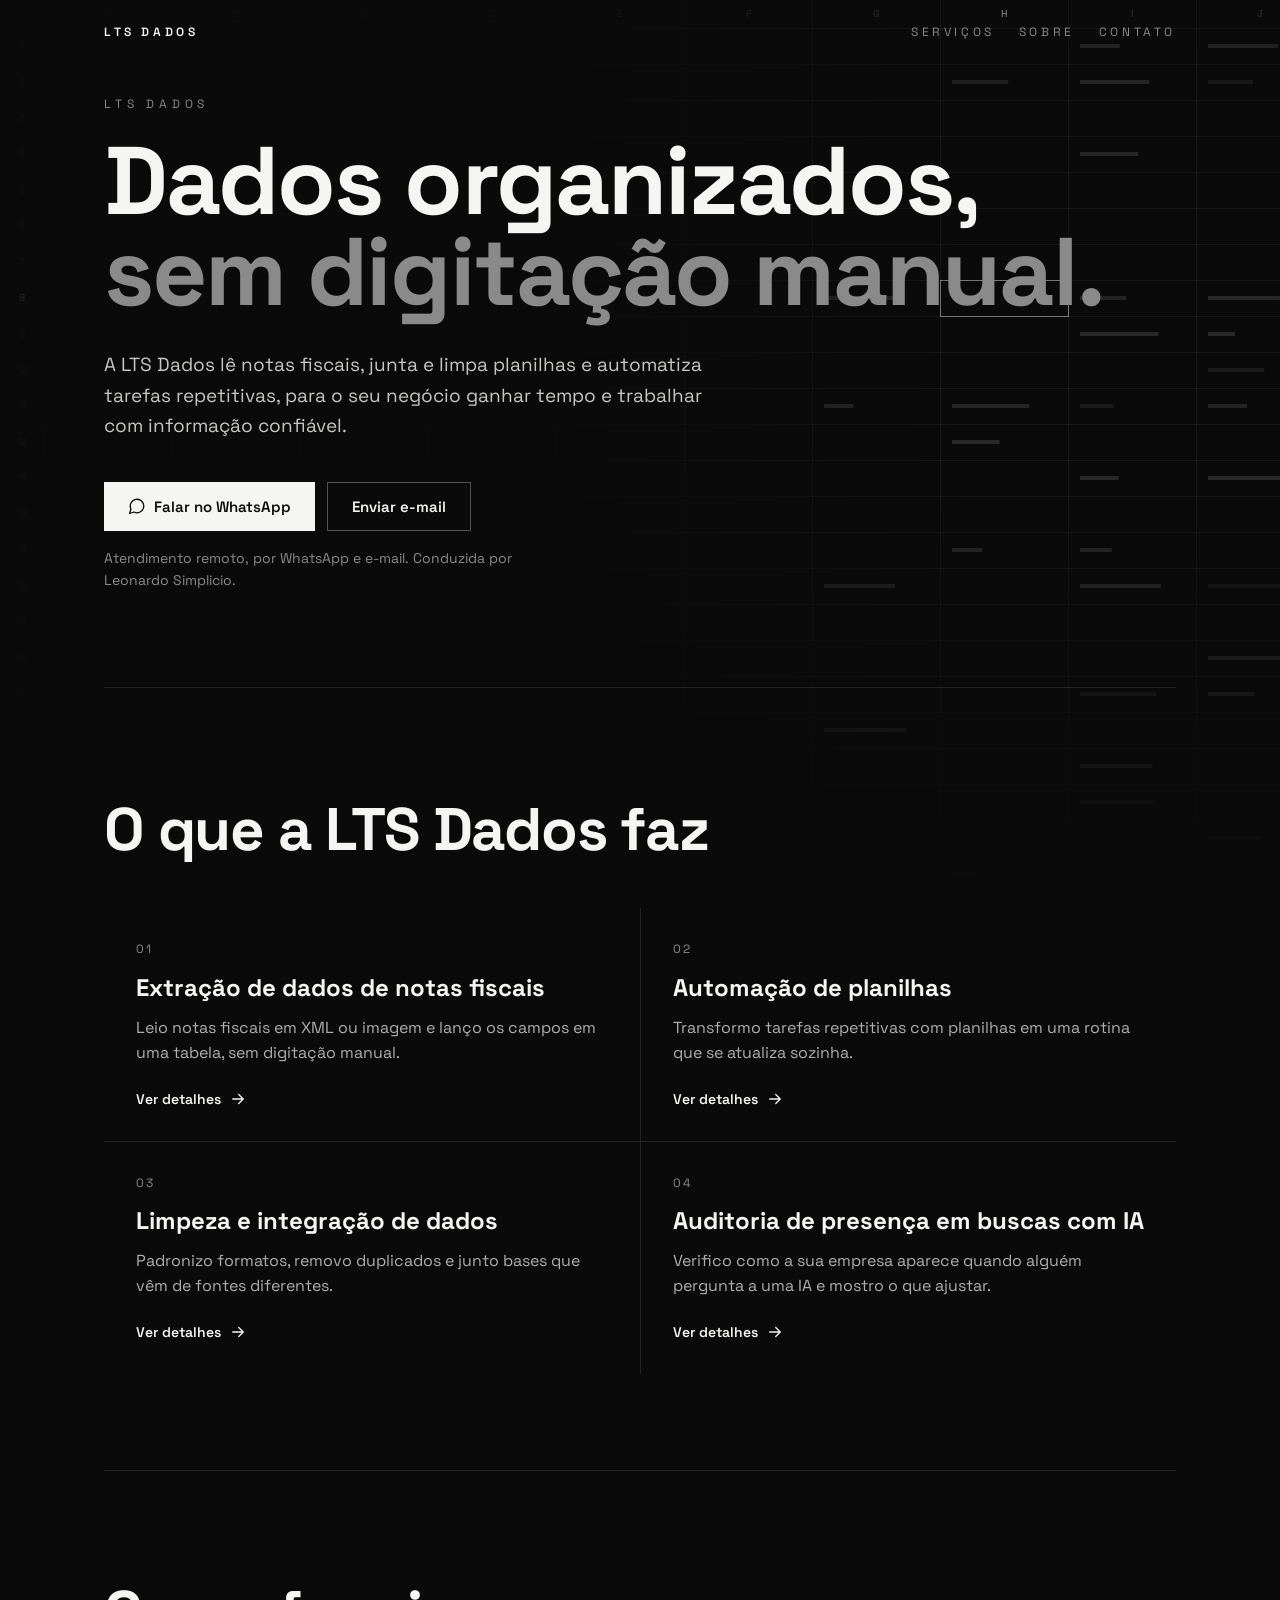
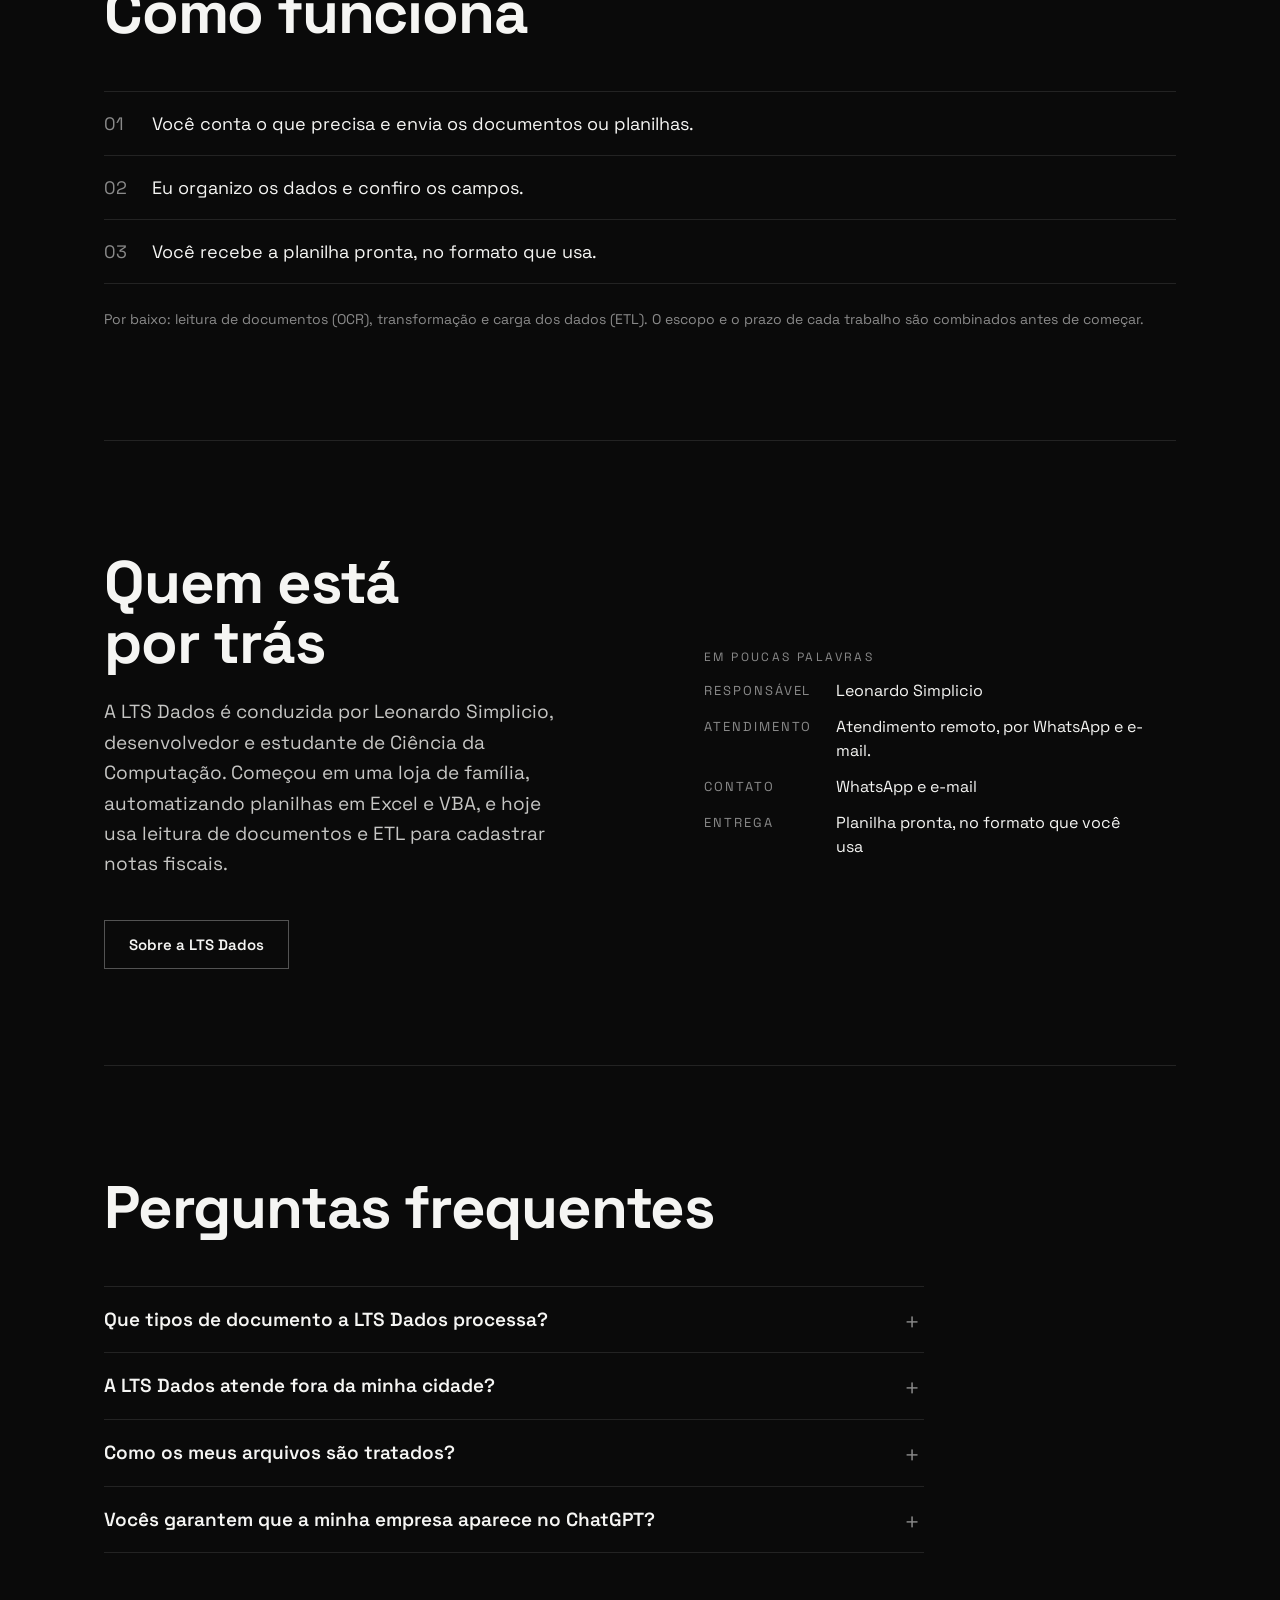
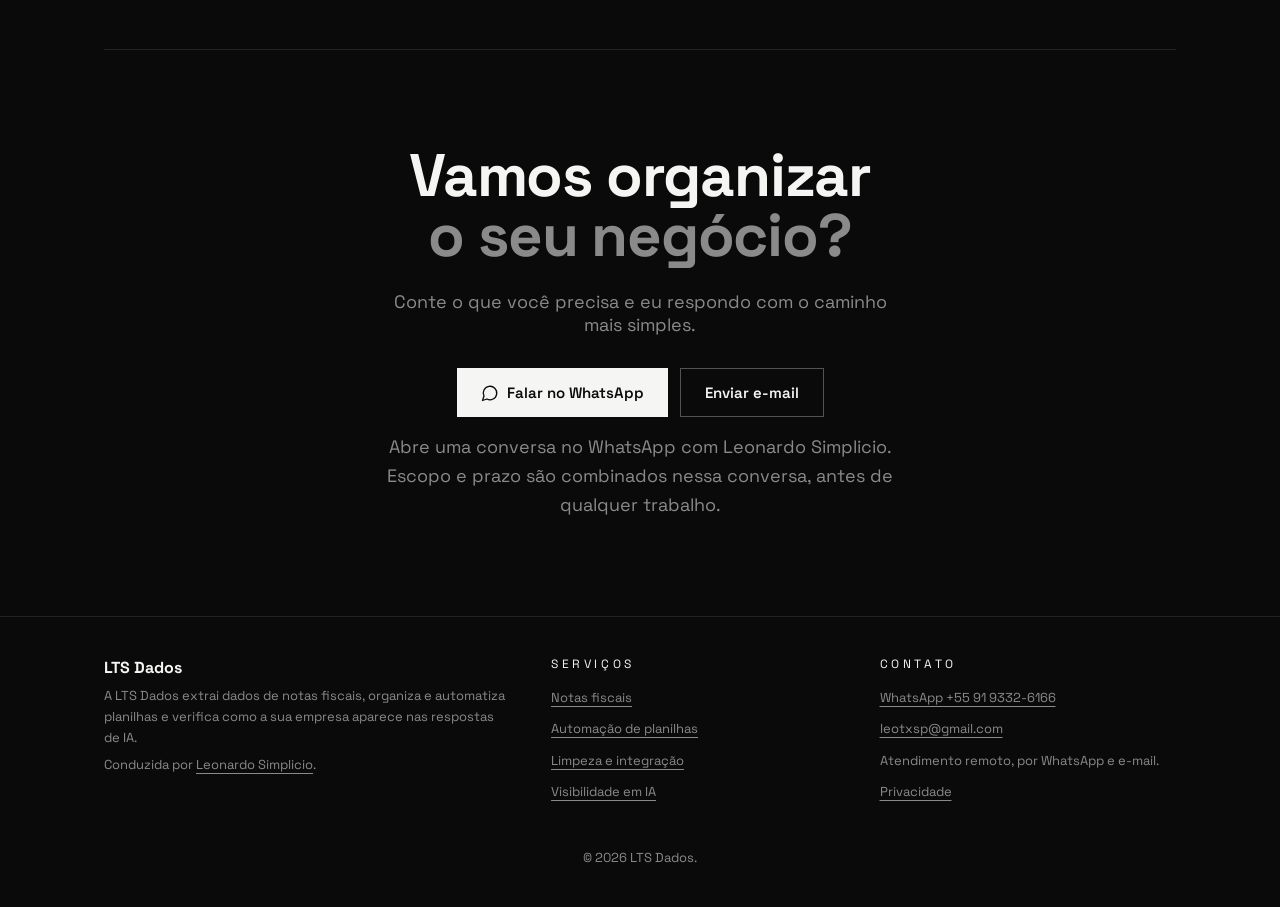
==== index.html @ 8e239698 "Deploy do site LTS Dados" ====
<!doctype html>
<html lang="pt-BR">
  <head>
    <meta charset="UTF-8" />
    <meta name="viewport" content="width=device-width, initial-scale=1.0" />
    <title>LTS Dados | Notas fiscais, planilhas e dados para empresas</title>
    <meta name="description" content="A LTS Dados lê notas fiscais, organiza e automatiza planilhas e verifica como a sua empresa aparece nas respostas de IA. Atendimento remoto." />
    <link rel="canonical" href="https://ltsdados.com.br/" />
    <meta name="theme-color" content="#0a0a0a" />
    <meta property="og:site_name" content="LTS Dados" />
    <meta property="og:locale" content="pt_BR" />
    <meta property="og:type" content="website" />
    <meta property="og:title" content="LTS Dados | Notas fiscais, planilhas e dados para empresas" />
    <meta property="og:description" content="A LTS Dados lê notas fiscais, organiza e automatiza planilhas e verifica como a sua empresa aparece nas respostas de IA. Atendimento remoto." />
    <meta property="og:url" content="https://ltsdados.com.br/" />
    <meta name="twitter:card" content="summary" />
    <link rel="icon" href="/favicon.svg" type="image/svg+xml" />
    <link rel="preload" href="/assets/fonts/space-grotesk-latin.woff2" as="font" type="font/woff2" crossorigin />
    <link rel="stylesheet" href="/assets/style.css" />
    <script type="application/ld+json">{"@context":"https://schema.org","@type":"Organization","@id":"https://ltsdados.com.br/#organization","name":"LTS Dados","url":"https://ltsdados.com.br/","logo":"https://ltsdados.com.br/logo.svg","description":"A LTS Dados extrai dados de notas fiscais, organiza e automatiza planilhas e verifica como a sua empresa aparece nas respostas de IA.","email":"leotxsp@gmail.com","telephone":"+559193326166","founder":{"@type":"Person","name":"Leonardo Simplicio","url":"https://leonardosimplicio.com/","sameAs":["https://www.linkedin.com/in/leonardosimplicio/","https://github.com/leotxsp"]}}</script>
    <script type="application/ld+json">{"@context":"https://schema.org","@type":"WebSite","@id":"https://ltsdados.com.br/#website","name":"LTS Dados","url":"https://ltsdados.com.br/","inLanguage":"pt-BR","publisher":{"@id":"https://ltsdados.com.br/#organization"}}</script>
  </head>
  <body class="home">
    <a class="skip" href="#conteudo">Pular para o conteúdo</a>
    <div class="wrap">
      <header class="top">
        <a class="brand" href="/">LTS Dados</a>
        <nav aria-label="Principal"><a href="/servicos/">Serviços</a><a href="/sobre-a-lts/">Sobre</a><a href="/contato/">Contato</a></nav>
      </header>
    </div>
    <main id="conteudo">
      <div class="wrap">
        

      <section class="hero">
        <p class="label">LTS Dados</p>
        <h1>Dados organizados,<br /><span class="muted">sem digitação manual.</span></h1>
        <p class="lead">A LTS Dados lê notas fiscais, junta e limpa planilhas e automatiza tarefas repetitivas, para o seu negócio ganhar tempo e trabalhar com informação confiável.</p>
        <div class="btns" id="hero-cta"><a class="btn btn-primary" href="https://wa.me/559193326166?text=Ol%C3%A1!%20Quero%20saber%20mais%20sobre%20os%20servi%C3%A7os%20da%20LTS%20Dados." target="_blank" rel="noopener noreferrer"><svg class="ico" viewBox="0 0 24 24" aria-hidden="true"><path d="M7.9 20A9 9 0 1 0 4 16.1L2 22Z"/></svg>Falar no WhatsApp</a><a class="btn btn-ghost" href="/contato/#email">Enviar e-mail</a></div>
        <p class="cta-note">Atendimento remoto, por WhatsApp e e-mail. Conduzida por Leonardo Simplicio.</p>
      </section>

      <section id="servicos">
        <h2>O que a LTS Dados faz</h2>
        <div class="grid two">
          <a class="card link" href="/servicos/extracao-de-dados-notas-fiscais/">
            <p class="n">01</p>
            <h3>Extração de dados de notas fiscais</h3>
            <p>Leio notas fiscais em XML ou imagem e lanço os campos em uma tabela, sem digitação manual.</p>
            <span class="more">Ver detalhes <svg class="ico" viewBox="0 0 24 24" aria-hidden="true"><path d="M5 12h14M13 6l6 6-6 6"/></svg></span>
          </a>
          <a class="card link" href="/servicos/automacao-de-planilhas/">
            <p class="n">02</p>
            <h3>Automação de planilhas</h3>
            <p>Transformo tarefas repetitivas com planilhas em uma rotina que se atualiza sozinha.</p>
            <span class="more">Ver detalhes <svg class="ico" viewBox="0 0 24 24" aria-hidden="true"><path d="M5 12h14M13 6l6 6-6 6"/></svg></span>
          </a>
          <a class="card link" href="/servicos/limpeza-e-integracao-de-dados/">
            <p class="n">03</p>
            <h3>Limpeza e integração de dados</h3>
            <p>Padronizo formatos, removo duplicados e junto bases que vêm de fontes diferentes.</p>
            <span class="more">Ver detalhes <svg class="ico" viewBox="0 0 24 24" aria-hidden="true"><path d="M5 12h14M13 6l6 6-6 6"/></svg></span>
          </a>
          <a class="card link" href="/servicos/visibilidade-em-ia/">
            <p class="n">04</p>
            <h3>Auditoria de presença em buscas com IA</h3>
            <p>Verifico como a sua empresa aparece quando alguém pergunta a uma IA e mostro o que ajustar.</p>
            <span class="more">Ver detalhes <svg class="ico" viewBox="0 0 24 24" aria-hidden="true"><path d="M5 12h14M13 6l6 6-6 6"/></svg></span>
          </a>
        </div>
      </section>

      <section id="como-funciona">
        <h2>Como funciona</h2>
        <ol class="steps"><li><span>01</span><span>Você conta o que precisa e envia os documentos ou planilhas.</span></li><li><span>02</span><span>Eu organizo os dados e confiro os campos.</span></li><li><span>03</span><span>Você recebe a planilha pronta, no formato que usa.</span></li></ol>
        <p class="disclaimer">Por baixo: leitura de documentos (OCR), transformação e carga dos dados (ETL). O escopo e o prazo de cada trabalho são combinados antes de começar.</p>
      </section>

      <section id="quem">
        <div class="split">
          <div>
            <h2 style="margin-bottom:24px">Quem está por trás</h2>
            <p class="lead" style="margin-top:0">A LTS Dados é conduzida por Leonardo Simplicio, desenvolvedor e estudante de Ciência da Computação. Começou em uma loja de família, automatizando planilhas em Excel e VBA, e hoje usa leitura de documentos e ETL para cadastrar notas fiscais.</p>
            <div class="btns"><a class="btn btn-ghost" href="/sobre-a-lts/">Sobre a LTS Dados</a></div>
          </div>
          <div class="card facts">
            <p class="n">EM POUCAS PALAVRAS</p>
            <dl>
              <dt>Responsável</dt><dd>Leonardo Simplicio</dd>
              <dt>Atendimento</dt><dd>Atendimento remoto, por WhatsApp e e-mail.</dd>
              <dt>Contato</dt><dd>WhatsApp e e-mail</dd>
              <dt>Entrega</dt><dd>Planilha pronta, no formato que você usa</dd>
            </dl>
          </div>
        </div>
      </section>

      <section id="duvidas">
        <h2>Perguntas frequentes</h2>
        <div class="faq"><details><summary>Que tipos de documento a LTS Dados processa?</summary><p>Notas fiscais em XML ou imagem, planilhas de vendas, estoque ou clientes e cadastros em lote. Se o seu caso for diferente, descreva no WhatsApp e eu digo se consigo ajudar.</p></details><details><summary>A LTS Dados atende fora da minha cidade?</summary><p>Atendimento remoto, por WhatsApp e e-mail. Como o trabalho é feito com arquivos, o contato e a entrega acontecem à distância.</p></details><details><summary>Como os meus arquivos são tratados?</summary><p>Os arquivos são usados só para executar o trabalho contratado, e você pode pedir a exclusão deles. Os detalhes estão na <a href="/privacidade/">política de privacidade</a>.</p></details><details><summary>Vocês garantem que a minha empresa aparece no ChatGPT?</summary><p>Não. Nenhum serviço consegue garantir posição ou recomendação nas respostas de IA. A <a href="/servicos/visibilidade-em-ia/">auditoria</a> mostra como a sua empresa aparece hoje e o que pode ser ajustado.</p></details></div>
      </section>

      <section id="fim" class="cta">
        <h2>Vamos organizar<br /><span class="muted">o seu negócio?</span></h2>
        <p>Conte o que você precisa e eu respondo com o caminho mais simples.</p>
        <div class="btns"><a class="btn btn-primary" href="https://wa.me/559193326166?text=Ol%C3%A1!%20Quero%20saber%20mais%20sobre%20os%20servi%C3%A7os%20da%20LTS%20Dados." target="_blank" rel="noopener noreferrer"><svg class="ico" viewBox="0 0 24 24" aria-hidden="true"><path d="M7.9 20A9 9 0 1 0 4 16.1L2 22Z"/></svg>Falar no WhatsApp</a><a class="btn btn-ghost" href="/contato/#email">Enviar e-mail</a></div>
        <p class="cta-note">Abre uma conversa no WhatsApp com Leonardo Simplicio. Escopo e prazo são combinados nessa conversa, antes de qualquer trabalho.</p>
      </section>
      </div>
    </main>
    <div class="dock" hidden><a class="btn btn-primary" href="https://wa.me/559193326166?text=Ol%C3%A1!%20Vim%20pelo%20site%20da%20LTS%20Dados%20e%20quero%20conversar%20sobre%20os%20servi%C3%A7os." target="_blank" rel="noopener noreferrer"><svg class="ico" viewBox="0 0 24 24" aria-hidden="true"><path d="M7.9 20A9 9 0 1 0 4 16.1L2 22Z"/></svg>Falar no WhatsApp</a></div>
    <footer>
      <div class="wrap foot-grid">
        <div>
          <p class="foot-brand">LTS Dados</p>
          <p>A LTS Dados extrai dados de notas fiscais, organiza e automatiza planilhas e verifica como a sua empresa aparece nas respostas de IA.</p>
          <p>Conduzida por <a href="https://leonardosimplicio.com/">Leonardo Simplicio</a>.</p>
        </div>
        <div>
          <p class="foot-h">Serviços</p>
          <ul>
            <li><a href="/servicos/extracao-de-dados-notas-fiscais/">Notas fiscais</a></li>
            <li><a href="/servicos/automacao-de-planilhas/">Automação de planilhas</a></li>
            <li><a href="/servicos/limpeza-e-integracao-de-dados/">Limpeza e integração</a></li>
            <li><a href="/servicos/visibilidade-em-ia/">Visibilidade em IA</a></li>
          </ul>
        </div>
        <div>
          <p class="foot-h">Contato</p>
          <ul>
            <li><a href="https://wa.me/559193326166?text=Ol%C3%A1!%20Vim%20pelo%20site%20da%20LTS%20Dados." target="_blank" rel="noopener noreferrer">WhatsApp +55 91 9332-6166</a></li>
            <li><a href="mailto:leotxsp@gmail.com">leotxsp@gmail.com</a></li>
            <li>Atendimento remoto, por WhatsApp e e-mail.</li>
            <li><a href="/privacidade/">Privacidade</a></li>
          </ul>
        </div>
      </div>
      <div class="wrap"><p class="legal">© 2026 LTS Dados.</p></div>
    </footer>
    <script src="/assets/js/sheet.js" defer></script>
    <script src="/assets/js/dock.js" defer></script>
  </body>
</html>
---- assets/style.css ----
@font-face {
  font-family: "Space Grotesk";
  font-style: normal; font-weight: 300 700; font-display: swap;
  src: url("/assets/fonts/space-grotesk-latin.woff2") format("woff2");
  unicode-range: U+0000-00FF, U+0131, U+0152-0153, U+02BB-02BC, U+02C6, U+02DA, U+02DC, U+2000-206F, U+20AC, U+2122, U+2191, U+2193, U+2212, U+2215, U+FEFF, U+FFFD;
}
@font-face {
  font-family: "Space Grotesk";
  font-style: normal; font-weight: 300 700; font-display: swap;
  src: url("/assets/fonts/space-grotesk-latin-ext.woff2") format("woff2");
  unicode-range: U+0100-02BA, U+02BD-02C5, U+02C7-02CC, U+02CE-02D7, U+02DD-02FF, U+0304, U+0308, U+0329, U+1D00-1DBF, U+1E00-1E9F, U+1EF2-1EFF, U+2020, U+20A0-20AB, U+20AD-20C0, U+2113, U+2C60-2C7F, U+A720-A7FF;
}
:root {
  --noir: #0a0a0a;
  --noir-2: #141414;
  --blanc: #f5f5f3;
  --muted: #8a8a8a;
  --line: rgba(255, 255, 255, 0.1);
  --cut: cubic-bezier(0.7, 0, 0.2, 1);
}
* { box-sizing: border-box; }
html, body { margin: 0; }
html { scroll-behavior: smooth; }
body {
  background: var(--noir);
  color: var(--blanc);
  font-family: "Space Grotesk", ui-sans-serif, system-ui, sans-serif;
  -webkit-font-smoothing: antialiased;
  overflow-x: hidden;
}
a { color: inherit; }
.wrap { max-width: 1120px; margin: 0 auto; padding: 0 24px; }
header.top {
  display: flex; justify-content: space-between; align-items: center; gap: 16px; flex-wrap: wrap;
  padding: 24px 0; font-size: 12px; letter-spacing: 0.3em; text-transform: uppercase;
}
header.top nav { display: flex; flex-wrap: wrap; gap: 24px; }
header.top nav a { text-decoration: none; color: var(--muted); }
.brand { font-weight: 600; text-decoration: none; }
.label { font-size: 12px; letter-spacing: 0.4em; text-transform: uppercase; color: var(--muted); margin: 0; }
h1 { font-size: clamp(44px, 9vw, 96px); line-height: 0.95; letter-spacing: -0.02em; margin: 24px 0 0; font-weight: 700; }
h2 { font-size: clamp(34px, 5vw, 60px); line-height: 1; letter-spacing: -0.02em; margin: 16px 0 48px; font-weight: 700; }
h3 { font-size: 24px; margin: 24px 0 12px; font-weight: 700; }
.muted { color: var(--muted); }
.lead { font-size: 19px; line-height: 1.6; color: rgba(245, 245, 243, 0.8); max-width: 640px; margin: 32px 0 0; }
.btns { display: flex; flex-wrap: wrap; gap: 12px; margin-top: 40px; }
.btn {
  display: inline-flex; align-items: center; gap: 8px; padding: 14px 24px;
  font-weight: 600; font-size: 15px; text-decoration: none;
}
.btn-primary { background: var(--blanc); color: var(--noir); }
.btn-ghost { border: 1px solid rgba(255, 255, 255, 0.3); }
section { border-top: 1px solid var(--line); padding: 96px 0; }
.hero { border-top: none; padding-top: 48px; }
.grid { display: grid; gap: 1px; background: var(--line); }
@media (min-width: 760px) {
  .grid.three { grid-template-columns: repeat(3, 1fr); }
  .grid.two { grid-template-columns: repeat(2, 1fr); }
}
.card { background: var(--noir); padding: 32px; }
.card .n { font-size: 12px; color: var(--muted); letter-spacing: 0.2em; margin: 0; }
.card p { margin: 0; line-height: 1.6; color: rgba(245, 245, 243, 0.7); }
.stat { background: var(--noir); padding: 32px; }
.stat .v { font-size: clamp(56px, 8vw, 96px); font-weight: 700; letter-spacing: -0.03em; margin: 0; }
.stat p { margin: 12px 0 0; font-size: 18px; }
.small { font-size: 14px; color: var(--muted); margin-top: 16px; line-height: 1.6; }
.chat { border: 1px solid rgba(255, 255, 255, 0.15); background: var(--noir-2); max-width: 560px; margin: 0 auto; }
.chat .head { border-bottom: 1px solid var(--line); padding: 12px 20px; font-size: 12px; letter-spacing: 0.2em; text-transform: uppercase; color: var(--muted); }
.chat .body { padding: 24px; }
.chat .q { font-size: 22px; font-weight: 600; margin: 0 0 20px; }
.chat ul { list-style: none; padding: 0; margin: 0; display: grid; gap: 8px; }
.chat li { display: flex; justify-content: space-between; align-items: center; padding: 12px 16px; background: rgba(255, 255, 255, 0.06); font-size: 15px; }
.chat li.miss { background: transparent; border: 1px dashed rgba(255, 255, 255, 0.3); color: var(--muted); }
.chat li.miss span { font-size: 12px; letter-spacing: 0.2em; text-transform: uppercase; }
.chat .foot { border-top: 1px solid var(--line); padding: 12px 20px; font-size: 13px; color: var(--muted); }
.split { display: grid; gap: 64px; align-items: center; }
@media (min-width: 900px) { .split { grid-template-columns: 1fr 1fr; } }
.steps { list-style: none; padding: 0; margin: 48px 0 0; border-top: 1px solid var(--line); }
.steps li { display: flex; gap: 20px; padding: 20px 0; border-bottom: 1px solid var(--line); font-size: 18px; }
.steps li span:first-child { color: var(--muted); min-width: 28px; }
.cta { text-align: center; }
.cta h2 { margin: 0 auto 24px; max-width: 820px; }
.cta p { color: var(--muted); font-size: 18px; margin: 0 auto; max-width: 560px; }
.cta .btns { justify-content: center; }
.disclaimer { font-size: 14px; color: var(--muted); margin-top: 24px; line-height: 1.6; }
footer { border-top: 1px solid var(--line); padding: 32px 0; text-align: center; font-size: 13px; line-height: 1.6; color: var(--muted); }
footer p { margin: 6px 0; }

::selection { background: var(--blanc); color: var(--noir); }
:focus-visible { outline: 1px solid currentColor; outline-offset: 4px; }

/* ---------- Motion: inversion, not fades ---------- */
/* Hover: a band of inverted color passes through the control, in from the left, out to the right. */
.btn, header.top nav a { position: relative; isolation: isolate; }
header.top nav a { margin: -4px -8px; padding: 4px 8px; }
.btn::after, header.top nav a::after {
  content: ""; position: absolute; inset: 0; background: #fff; mix-blend-mode: difference;
  pointer-events: none; transform: scaleX(0); transform-origin: right; transition: transform 280ms var(--cut);
}
.btn:hover::after, .btn:focus-visible::after,
header.top nav a:hover::after, header.top nav a:focus-visible::after { transform: scaleX(1); transform-origin: left; }

/* Chat demo (motion.js): the question types, names land with an inverted flash,
   a hairline searches the empty row and "não apareceu" is stamped. Loops while visible. */
.chat.live { width: 100%; }
.chat.live .q { min-height: 1.2em; line-height: 1.2; }
.chat.live .q.typing::after,
.chat.live .q.thinking::after {
  content: ""; display: inline-block; width: 0.45em; height: 1em; margin-left: 4px;
  vertical-align: -0.12em; background: currentColor;
}
.chat.live .q.thinking::after { animation: caret 0.9s steps(1) infinite; }
.chat.live li { position: relative; visibility: hidden; transition: background 600ms var(--cut), color 600ms var(--cut); }
.chat.live li.on { visibility: visible; }
.chat.live li.flash { background: var(--blanc); color: var(--noir); transition: none; }
.chat.live li.miss { overflow: hidden; }
.chat.live li.miss span { visibility: hidden; padding: 4px 8px; margin: -4px -8px; }
.chat.live li.miss.searching::after {
  content: ""; position: absolute; top: 0; bottom: 0; left: 0; width: 1px; background: var(--blanc);
  animation: search 1100ms var(--cut) both;
}
.chat.live li.miss.stamped span {
  visibility: visible; background: var(--blanc); color: var(--noir);
  animation: blink 0.36s steps(1) 2;
}
.chat.live.clearing li { visibility: hidden; }
@keyframes search { from { left: 0; } to { left: 100%; } }
@keyframes caret { 50% { opacity: 0; } }
@keyframes blink { 50% { opacity: 0; } }
@media (max-width: 520px) { .chat.live .q { min-height: 2.4em; } }

/* Hero background: a self-filling spreadsheet (sheet.js), full-bleed, faded under the copy. */
.hero { isolation: isolate; }
.hero > * { position: relative; z-index: 1; }
.hero > canvas.sheet {
  position: absolute; z-index: 0; top: 0; left: 50%; width: 100vw; height: 100%;
  transform: translateX(-50%); pointer-events: none;
  -webkit-mask-image: linear-gradient(to bottom, rgba(0, 0, 0, 0.8), #000 50%, transparent),
    linear-gradient(to right, rgba(0, 0, 0, 0.18), rgba(0, 0, 0, 0.18) 45%, #000 75%);
  -webkit-mask-composite: source-in;
  mask-image: linear-gradient(to bottom, rgba(0, 0, 0, 0.8), #000 50%, transparent),
    linear-gradient(to right, rgba(0, 0, 0, 0.18), rgba(0, 0, 0, 0.18) 45%, #000 75%);
  mask-composite: intersect;
}
@media (max-width: 900px) {
  .hero > canvas.sheet {
    -webkit-mask-image: linear-gradient(to bottom, rgba(0, 0, 0, 0.35), rgba(0, 0, 0, 0.35) 55%, transparent);
    mask-image: linear-gradient(to bottom, rgba(0, 0, 0, 0.35), rgba(0, 0, 0, 0.35) 55%, transparent);
  }
}

/* ---------- Causes -> fixes (landing): one row per cause, the diagram goes from broken to fixed ---------- */
.fix-rows { border-top: 1px solid var(--line); margin-top: 8px; }
.fix-row { display: grid; gap: 20px 40px; align-items: center; padding: 36px 0; border-bottom: 1px solid var(--line); }
@media (min-width: 900px) { .fix-row { grid-template-columns: 1fr 240px 1fr; } }
.fix-row h3 { margin: 0 0 10px; font-size: 22px; }
.fix-row .cause h3 { color: var(--muted); }
.fix-row p { margin: 0; line-height: 1.6; color: rgba(245, 245, 243, 0.7); }

.glyph {
  position: relative; display: grid; grid-template-columns: 64px 1fr; align-items: center; gap: 7px 12px;
  height: 72px; align-content: center;
  font-size: 11px; letter-spacing: 0.14em; text-transform: uppercase; color: var(--muted);
}
.glyph .f { position: relative; height: 16px; border: 1px solid rgba(255, 255, 255, 0.18); }
.glyph .f i, .glyph .l i {
  position: absolute; left: 5px; top: 5px; height: 4px; width: calc((100% - 10px) * var(--w));
  background: rgba(245, 245, 243, 0.75); transform-origin: left;
}
.glyph.g-conteudo { grid-template-columns: 1fr; gap: 10px; }
.glyph .l { position: relative; height: 4px; display: block; }
.glyph .l i { left: 0; top: 0; width: calc(100% * var(--w)); }
.glyph.g-dados::after {
  content: ""; position: absolute; top: 2px; bottom: 2px; width: 1px; background: var(--blanc);
  left: calc(64px + 12px + 5px + (100% - 64px - 12px - 10px) * 0.7);
}

/* Before (motion only): the cause, drawn. */
.motion .fix-row:not(.fixed) .glyph .f { border-style: dashed; }
.motion .fix-row:not(.fixed) .g-perfil i { transform: scaleX(0); }
.motion .fix-row:not(.fixed) .g-dados i { transform: scaleX(var(--j, 1)); }
.motion .fix-row:not(.fixed) .g-dados::after { opacity: 0; }
.motion .fix-row:not(.fixed) .g-conteudo b:first-child i { transform: scaleX(0.3); }
.motion .fix-row:not(.fixed) .g-conteudo b:not(:first-child) i { transform: scaleX(0); }
.motion .fix-row:not(.fixed) .g-perfil b:first-of-type::after,
.motion .fix-row:not(.fixed) .g-conteudo b:first-child::after {
  content: ""; position: absolute; top: 3px; left: 5px; width: 1px; height: 8px; background: var(--blanc);
  animation: caret 1s steps(1) infinite;
}
.motion .fix-row:not(.fixed) .g-conteudo b:first-child::after { top: -2px; left: calc(28% + 4px); }
/* After: the fix plays once. */
.motion .fix-row.fixed .g-perfil i { animation: type-in 700ms steps(7, end) both; }
.motion .fix-row.fixed .g-perfil b:nth-of-type(2) i { animation-delay: 450ms; }
.motion .fix-row.fixed .g-perfil b:nth-of-type(3) i { animation-delay: 900ms; }
.motion .fix-row.fixed .g-dados i { transition: transform 800ms var(--cut); }
.motion .fix-row.fixed .g-dados::after { animation: fade 300ms ease 800ms both; }
.motion .fix-row.fixed .g-conteudo i { animation: type-in 520ms steps(8, end) both; }
.motion .fix-row.fixed .g-conteudo b:nth-child(2) i { animation-delay: 520ms; }
.motion .fix-row.fixed .g-conteudo b:nth-child(3) i { animation-delay: 1040ms; }
.motion .fix-row.fixed .g-conteudo b:nth-child(4) i { animation-delay: 1560ms; }
.motion .fix-row .cause h3, .motion .fix-row .fix h3 { transition: color 400ms var(--cut); }
.motion .fix-row:not(.fixed) .fix h3 { color: var(--muted); }
@keyframes type-in { from { transform: scaleX(0); } }
@keyframes fade { from { opacity: 0; } }

/* CTA clarity */
.btn .ico { width: 18px; height: 18px; fill: none; stroke: currentColor; stroke-width: 1.75; stroke-linejoin: round; flex: none; }
.cta-note { font-size: 14px; line-height: 1.6; color: var(--muted); max-width: 520px; margin: 16px 0 0; }
.cta .cta-note { margin: 16px auto 0; }

/* Mobile dock: the action stays within thumb reach (motion.js shows it after the hero button leaves). */
.dock {
  position: fixed; left: 0; right: 0; bottom: 0; z-index: 20;
  padding: 10px 16px calc(10px + env(safe-area-inset-bottom));
  background: rgba(10, 10, 10, 0.94); border-top: 1px solid var(--line);
  transform: translateY(110%); transition: transform 320ms var(--cut);
}
.dock.on { transform: none; }
.dock .btn { width: 100%; justify-content: center; }
@media (min-width: 760px) { .dock { display: none !important; } }

/* Typography: no stragglers, balanced headings */
h1, h2, h3 { text-wrap: balance; }
p { text-wrap: pretty; }

@media (max-width: 600px) {
  .btns { flex-direction: column; }
  .btns .btn { justify-content: center; }
  .brand { display: inline-block; padding: 13px 0; }
  header.top nav { gap: 4px 16px; }
  header.top nav a { min-height: 44px; display: inline-flex; align-items: center; margin: 0 -8px; }
  body:has(.dock) footer { padding-bottom: 96px; }
}

/* ---------- Site institucional: componentes das páginas ---------- */
.skip { position: absolute; left: -9999px; top: 8px; z-index: 100; background: var(--blanc); color: var(--noir); padding: 10px 14px; font-weight: 600; }
.skip:focus { left: 8px; }
header.top nav a[aria-current="page"] { color: var(--blanc); }
.crumbs { font-size: 13px; color: var(--muted); padding: 8px 0 0; }
.crumbs a { color: var(--muted); }
.crumbs [aria-current] { color: var(--blanc); }
h2.h3 { font-size: 24px; margin: 12px 0; letter-spacing: -0.01em; line-height: 1.15; }
main section:first-of-type.hero { padding-top: 32px; }

/* Cards que são links (serviços) */
a.card.link { display: block; text-decoration: none; position: relative; isolation: isolate; transition: background 280ms var(--cut); }
a.card.link:hover, a.card.link:focus-visible { background: var(--noir-2); }
a.card.link h3 { margin-top: 12px; }
.card .more { display: inline-flex; align-items: center; gap: 8px; margin-top: 24px; font-size: 14px; font-weight: 600; }
.card .more .ico, .btn .ico { width: 18px; height: 18px; fill: none; stroke: currentColor; stroke-width: 1.75; stroke-linejoin: round; stroke-linecap: round; flex: none; }
.card h3 a { text-decoration: none; }
.card ul.plain { margin-top: 12px; }

/* Listas simples e texto corrido */
ul.plain { list-style: none; padding: 0; margin: 0; border-top: 1px solid var(--line); }
ul.plain li { padding: 16px 0 16px 24px; border-bottom: 1px solid var(--line); line-height: 1.6; color: rgba(245, 245, 243, 0.85); position: relative; }
ul.plain li::before { content: ""; position: absolute; left: 0; top: 26px; width: 8px; height: 8px; background: var(--blanc); }
.prose { max-width: 720px; }
.prose p { line-height: 1.7; font-size: 18px; color: rgba(245, 245, 243, 0.85); margin: 0 0 20px; }
section.prose h2 { font-size: 28px; margin: 40px 0 12px; line-height: 1.15; }
section.prose { padding-top: 32px; }
section.prose p { max-width: 720px; line-height: 1.7; color: rgba(245, 245, 243, 0.85); }
.lead a, .prose a, .disclaimer a, .faq a, .card p a, .cta-note a { text-underline-offset: 4px; }

/* Ficha curta */
.facts dl { margin: 12px 0 0; display: grid; grid-template-columns: max-content 1fr; gap: 12px 24px; }
.facts dt { color: var(--muted); font-size: 13px; letter-spacing: 0.15em; text-transform: uppercase; padding-top: 3px; }
.facts dd { margin: 0; line-height: 1.5; }

/* FAQ */
.faq { border-top: 1px solid var(--line); max-width: 820px; }
.faq details { border-bottom: 1px solid var(--line); }
.faq summary { cursor: pointer; padding: 20px 40px 20px 0; font-size: 19px; font-weight: 600; line-height: 1.35; list-style: none; position: relative; }
.faq summary::-webkit-details-marker { display: none; }
.faq summary::after { content: "+"; position: absolute; right: 4px; top: 18px; font-size: 26px; font-weight: 300; color: var(--muted); }
.faq details[open] summary::after { content: "–"; }
.faq details p { margin: 0 0 22px; line-height: 1.7; color: rgba(245, 245, 243, 0.8); max-width: 680px; }

/* Tabela de exemplo */
.tablewrap { overflow-x: auto; margin-top: 24px; border: 1px solid rgba(255, 255, 255, 0.15); }
table.demo { border-collapse: collapse; width: 100%; min-width: 560px; font-size: 15px; }
table.demo th, table.demo td { text-align: left; padding: 14px 18px; border-bottom: 1px solid var(--line); }
table.demo th { font-size: 12px; letter-spacing: 0.2em; text-transform: uppercase; color: var(--muted); font-weight: 500; background: var(--noir-2); }
table.demo tr:last-child td { border-bottom: none; }

/* Rodapé institucional */
.foot-grid { display: grid; gap: 32px; text-align: left; padding-bottom: 8px; }
@media (min-width: 760px) { .foot-grid { grid-template-columns: 1.4fr 1fr 1fr; } }
footer ul { list-style: none; padding: 0; margin: 0; }
footer li { margin: 0; }
footer li { display: block; }
footer li a { display: inline-block; padding: 6px 0; line-height: 1.5; }
footer li:not(:has(a)) { padding: 6px 0; line-height: 1.5; }
.foot-brand { font-weight: 700; color: var(--blanc); font-size: 16px; }
.foot-h { font-size: 12px; letter-spacing: 0.3em; text-transform: uppercase; color: var(--blanc); margin-bottom: 8px; }
footer .legal { text-align: center; margin-top: 32px; }
footer a { color: inherit; text-underline-offset: 4px; }

/* O CTA final convive com a tela inteira no desktop sem dock */
.cta .btns { margin-top: 32px; }

/* Stats: the sheet cursor selects each cell and the value lands with an inverted flash (motion.js). */
.stat { position: relative; }
.stat.sel::after { content: ""; position: absolute; inset: 0; box-shadow: inset 0 0 0 1px rgba(245, 245, 243, 0.55); pointer-events: none; }
.motion .stat.wait .v { visibility: hidden; }
.stat .v.flash { background: var(--blanc); color: var(--noir); box-shadow: 0 0 0 6px var(--blanc); }
.stat .small { font-size: 14px; }

/* CTA record: an ASCII field the AI "reads" into a clean business record (ascii.js). */
.record {
  margin: 48px auto 0; max-width: 560px; text-align: left;
  border: 1px solid rgba(255, 255, 255, 0.15); background: var(--noir-2);
}
.record figcaption {
  border-bottom: 1px solid var(--line); padding: 12px 20px; font-size: 12px;
  letter-spacing: 0.2em; text-transform: uppercase; color: var(--muted);
}
.record .ascii {
  margin: 0; padding: 22px 20px; overflow: hidden;
  font: 400 clamp(11.5px, 3.3vw, 15px) / 1.7 ui-monospace, "Cascadia Mono", Consolas, "Courier New", monospace;
  color: var(--blanc); white-space: pre;
}
.record .ascii b { font-weight: 600; background: var(--blanc); color: var(--noir); padding: 1px 4px; margin: 0 -4px; }
.record .foot { margin: 0; border-top: 1px solid var(--line); padding: 12px 20px; font-size: 13px; color: var(--muted); }
.record .ascii .n { color: rgba(245, 245, 243, 0.2); }
.record .ascii .f { color: rgba(245, 245, 243, 0.6); }
.record .ascii .k { color: var(--muted); }
.record .ascii .v { color: var(--blanc); }
.record .ascii .s { background: var(--blanc); color: var(--noir); font-weight: 600; }
.record .ascii .s.off { background: transparent; color: var(--blanc); }
.sr-only { position: absolute; width: 1px; height: 1px; overflow: hidden; clip: rect(0 0 0 0); white-space: nowrap; }

/* CTA heading highlight, for pages without the record. */
.cta h2 .muted { box-decoration-break: clone; -webkit-box-decoration-break: clone; }
.cta.found h2 .muted {
  background: linear-gradient(var(--blanc), var(--blanc)) no-repeat left / 100% 100%; color: var(--noir);
  animation: select 520ms var(--cut) both;
}
@keyframes select { from { background-size: 0% 100%; color: var(--muted); } 40% { color: var(--noir); } }

@media (prefers-reduced-motion: reduce) {
  html { scroll-behavior: auto; }
  .dock { transition: none; }
  .btn::after, header.top nav a::after { transition: none; }
}

/* Formulário de contato */
.form { display: grid; gap: 24px; max-width: 760px; margin-top: 32px; border: 1px solid rgba(255, 255, 255, 0.15); background: var(--noir-2); padding: 28px; }
.form .row2 { display: grid; gap: 24px; }
@media (min-width: 700px) { .form .row2 { grid-template-columns: 1fr 1fr; } }
.form label { display: block; }
.form label > span { display: block; margin-bottom: 8px; font-size: 12px; letter-spacing: 0.25em; text-transform: uppercase; color: var(--muted); }
.form input, .form textarea {
  width: 100%; background: transparent; color: var(--blanc); border: 1px solid rgba(255, 255, 255, 0.25);
  padding: 14px 16px; font: inherit; font-size: 16px; border-radius: 0;
}
.form input::placeholder, .form textarea::placeholder { color: rgba(255, 255, 255, 0.35); }
.form input:focus, .form textarea:focus { outline: none; border-color: var(--blanc); }
.form textarea { resize: vertical; min-height: 140px; }
.form .btn { justify-self: start; cursor: pointer; border: 0; font-family: inherit; }
.form .btn[disabled] { opacity: 0.5; cursor: progress; }
.form .cta-note { margin: 0; }
.hp { position: absolute; left: -9999px; width: 1px; height: 1px; opacity: 0; }
@media (max-width: 600px) { .form { padding: 20px; } .form .btn { justify-self: stretch; justify-content: center; } }
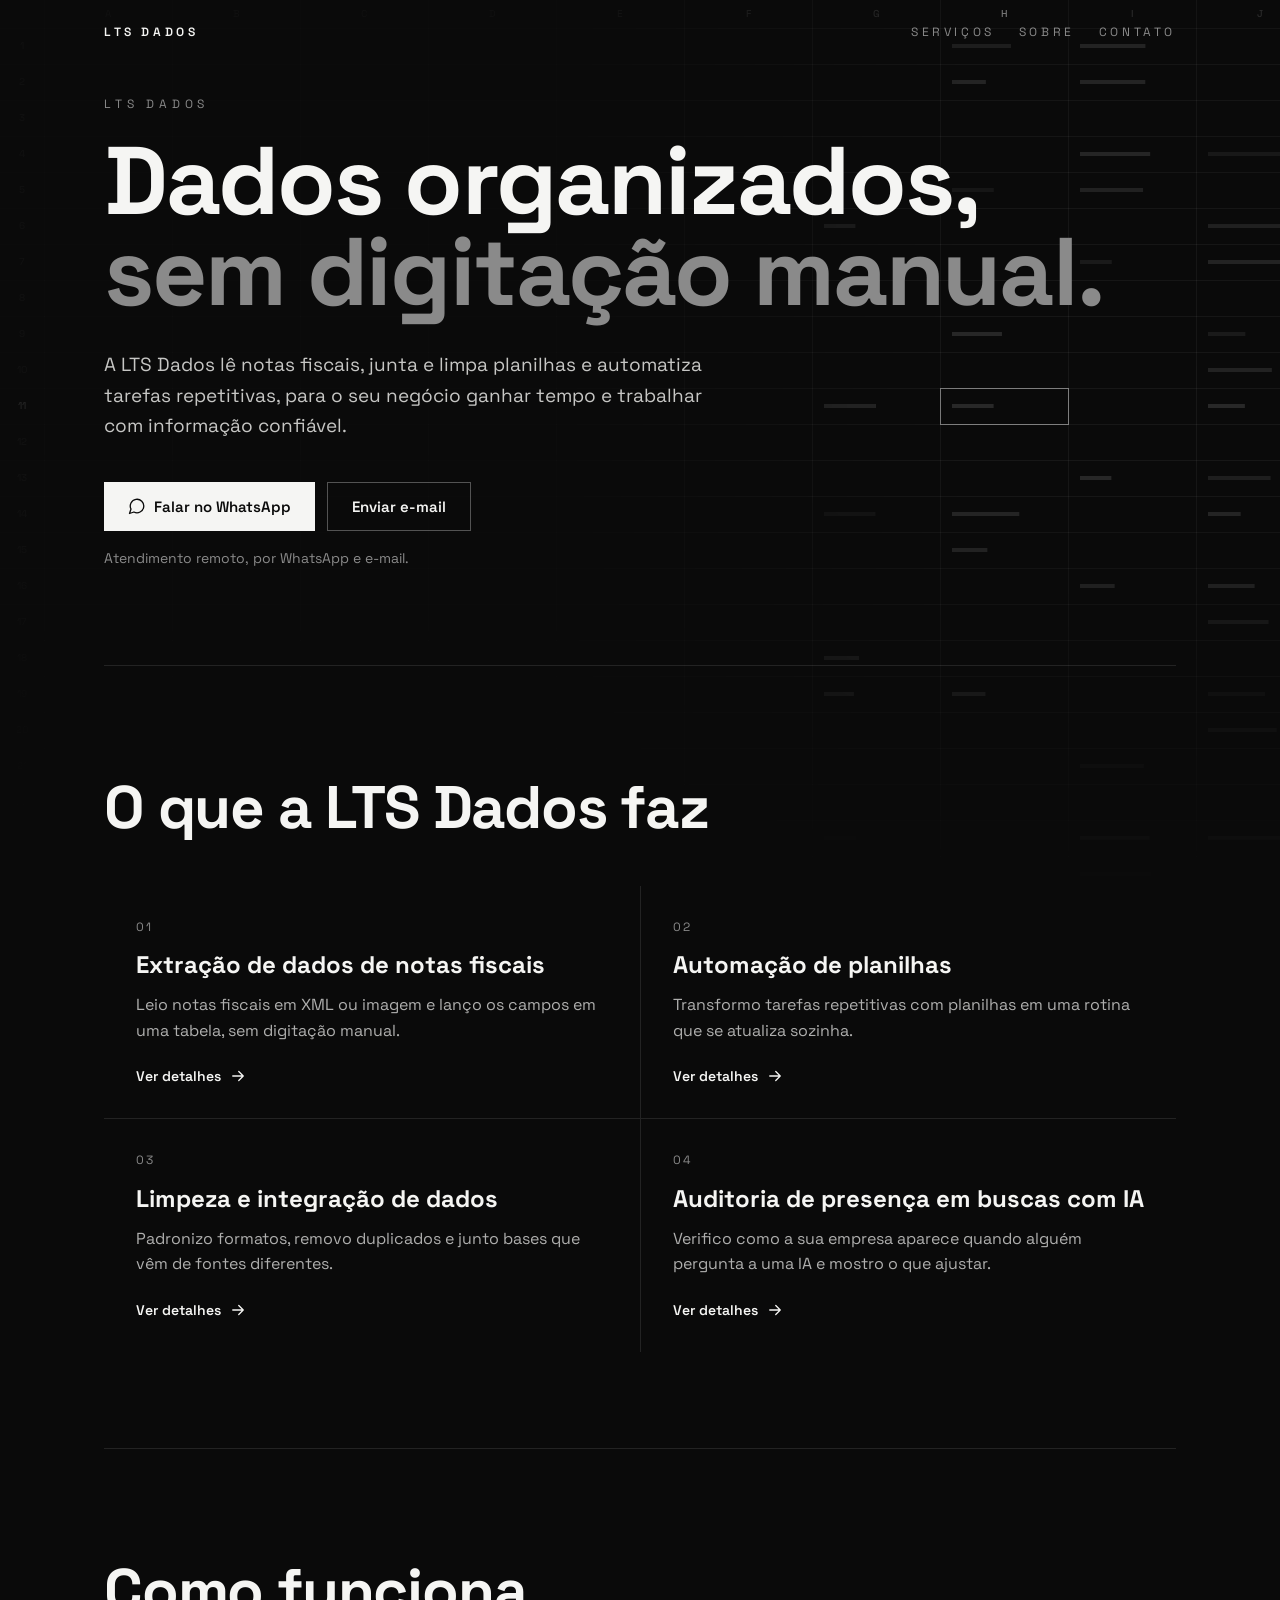
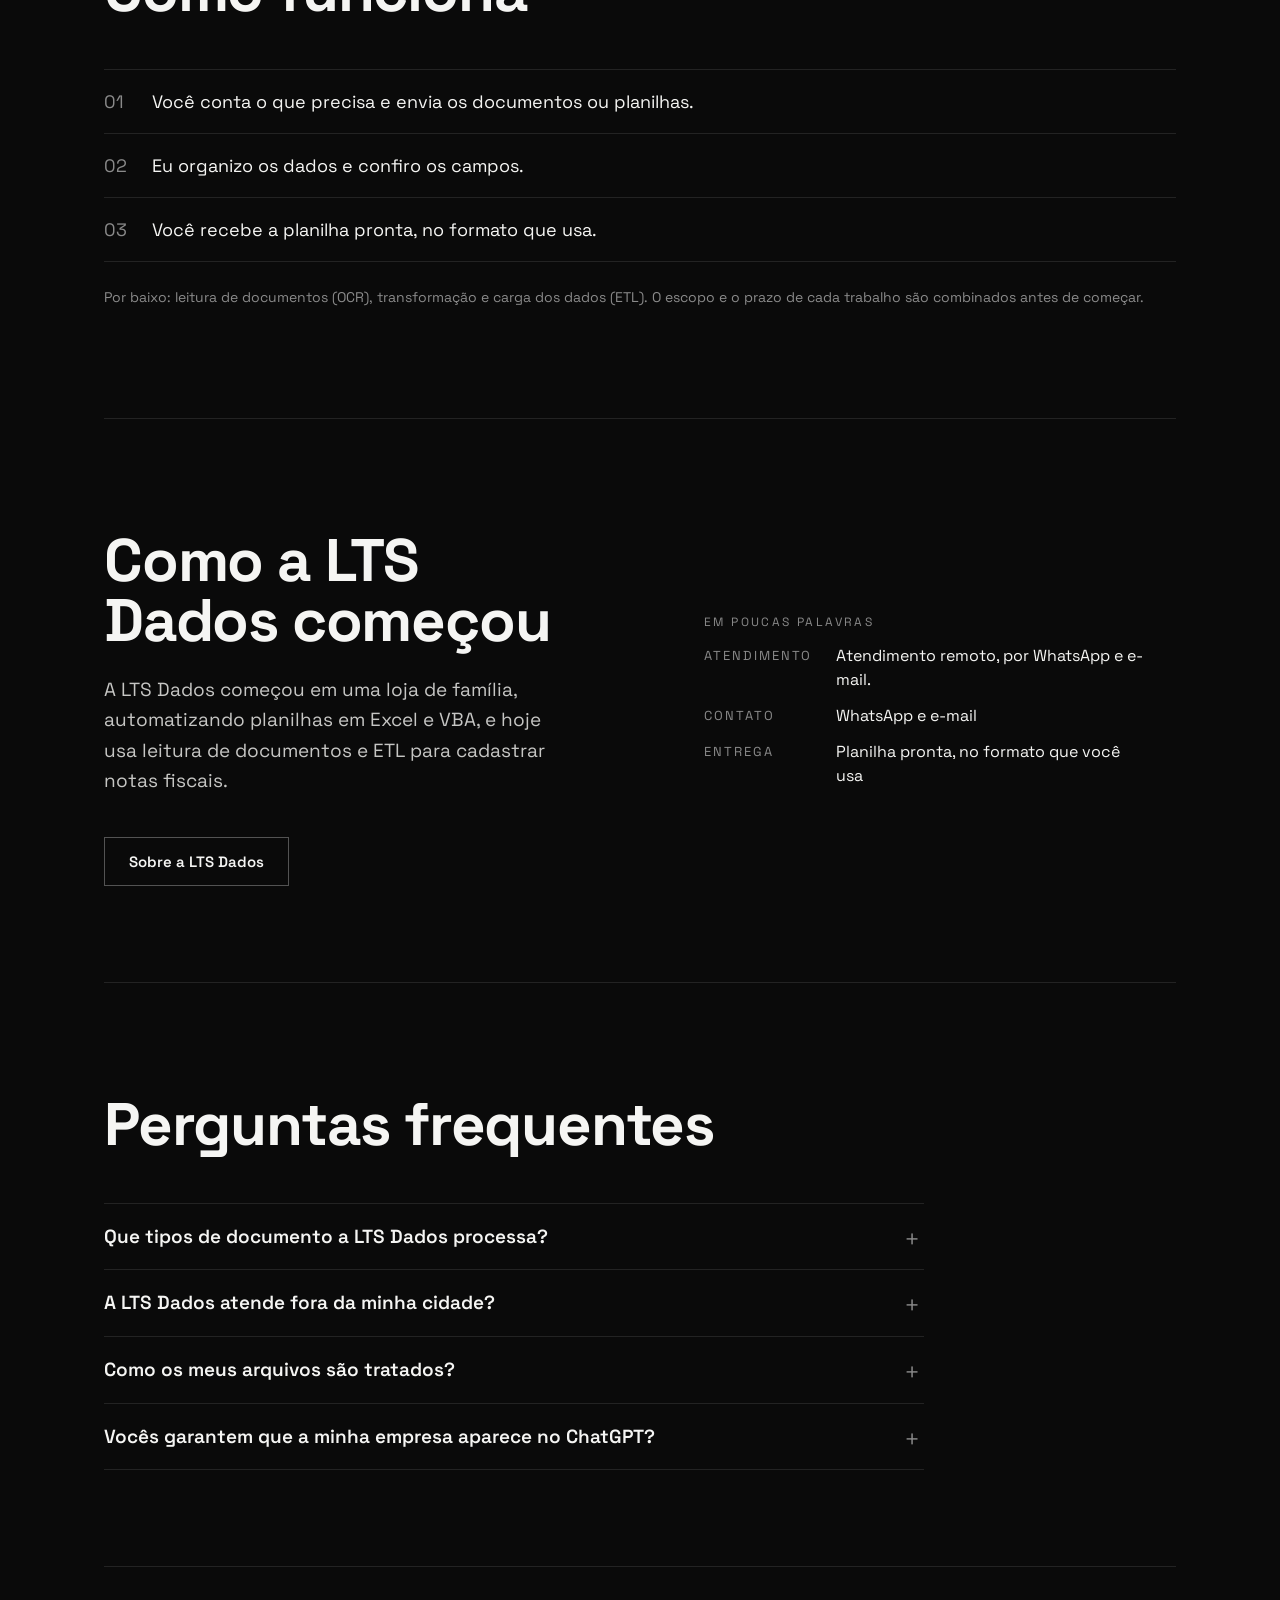
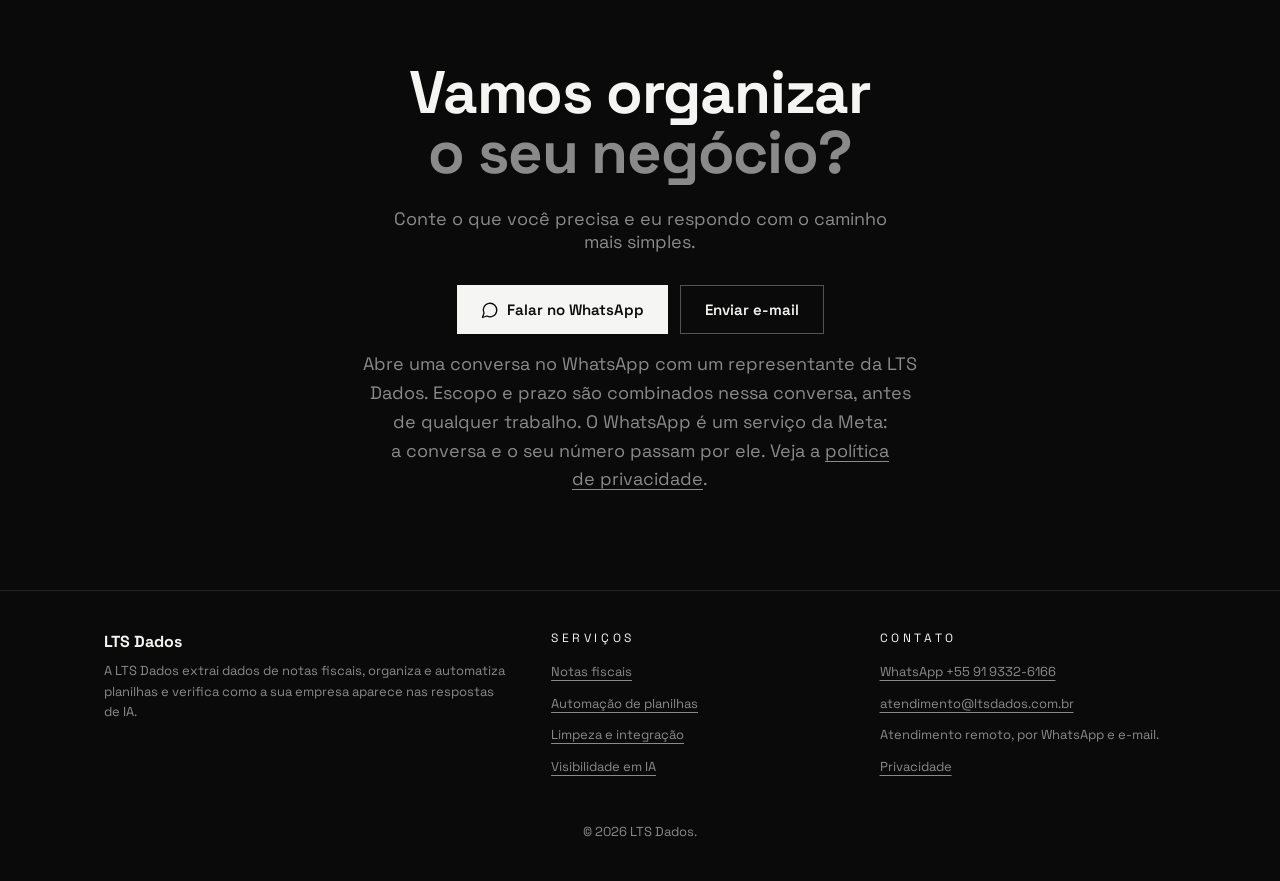
==== commit 77ac13f7: "Atualiza o site: novo e-mail, modelo de mensagem, avisos de LGPD e fundo de planilha" ====
--- a/index.html
+++ b/index.html
@@ -17,7 +17,7 @@
     <link rel="icon" href="/favicon.svg" type="image/svg+xml" />
     <link rel="preload" href="/assets/fonts/space-grotesk-latin.woff2" as="font" type="font/woff2" crossorigin />
     <link rel="stylesheet" href="/assets/style.css" />
-    <script type="application/ld+json">{"@context":"https://schema.org","@type":"Organization","@id":"https://ltsdados.com.br/#organization","name":"LTS Dados","url":"https://ltsdados.com.br/","logo":"https://ltsdados.com.br/logo.svg","description":"A LTS Dados extrai dados de notas fiscais, organiza e automatiza planilhas e verifica como a sua empresa aparece nas respostas de IA.","email":"leotxsp@gmail.com","telephone":"+559193326166","founder":{"@type":"Person","name":"Leonardo Simplicio","url":"https://leonardosimplicio.com/","sameAs":["https://www.linkedin.com/in/leonardosimplicio/","https://github.com/leotxsp"]}}</script>
+    <script type="application/ld+json">{"@context":"https://schema.org","@type":"Organization","@id":"https://ltsdados.com.br/#organization","name":"LTS Dados","url":"https://ltsdados.com.br/","logo":"https://ltsdados.com.br/logo.svg","description":"A LTS Dados extrai dados de notas fiscais, organiza e automatiza planilhas e verifica como a sua empresa aparece nas respostas de IA.","email":"atendimento@ltsdados.com.br","telephone":"+559193326166"}</script>
     <script type="application/ld+json">{"@context":"https://schema.org","@type":"WebSite","@id":"https://ltsdados.com.br/#website","name":"LTS Dados","url":"https://ltsdados.com.br/","inLanguage":"pt-BR","publisher":{"@id":"https://ltsdados.com.br/#organization"}}</script>
   </head>
   <body class="home">
@@ -37,7 +37,7 @@
         <h1>Dados organizados,<br /><span class="muted">sem digitação manual.</span></h1>
         <p class="lead">A LTS Dados lê notas fiscais, junta e limpa planilhas e automatiza tarefas repetitivas, para o seu negócio ganhar tempo e trabalhar com informação confiável.</p>
         <div class="btns" id="hero-cta"><a class="btn btn-primary" href="https://wa.me/559193326166?text=Ol%C3%A1!%20Quero%20saber%20mais%20sobre%20os%20servi%C3%A7os%20da%20LTS%20Dados." target="_blank" rel="noopener noreferrer"><svg class="ico" viewBox="0 0 24 24" aria-hidden="true"><path d="M7.9 20A9 9 0 1 0 4 16.1L2 22Z"/></svg>Falar no WhatsApp</a><a class="btn btn-ghost" href="/contato/#email">Enviar e-mail</a></div>
-        <p class="cta-note">Atendimento remoto, por WhatsApp e e-mail. Conduzida por Leonardo Simplicio.</p>
+        <p class="cta-note">Atendimento remoto, por WhatsApp e e-mail.</p>
       </section>
 
       <section id="servicos">
@@ -79,14 +79,13 @@
       <section id="quem">
         <div class="split">
           <div>
-            <h2 style="margin-bottom:24px">Quem está por trás</h2>
-            <p class="lead" style="margin-top:0">A LTS Dados é conduzida por Leonardo Simplicio, desenvolvedor e estudante de Ciência da Computação. Começou em uma loja de família, automatizando planilhas em Excel e VBA, e hoje usa leitura de documentos e ETL para cadastrar notas fiscais.</p>
+            <h2 style="margin-bottom:24px">Como a LTS Dados começou</h2>
+            <p class="lead" style="margin-top:0">A LTS Dados começou em uma loja de família, automatizando planilhas em Excel e VBA, e hoje usa leitura de documentos e ETL para cadastrar notas fiscais.</p>
             <div class="btns"><a class="btn btn-ghost" href="/sobre-a-lts/">Sobre a LTS Dados</a></div>
           </div>
           <div class="card facts">
             <p class="n">EM POUCAS PALAVRAS</p>
             <dl>
-              <dt>Responsável</dt><dd>Leonardo Simplicio</dd>
               <dt>Atendimento</dt><dd>Atendimento remoto, por WhatsApp e e-mail.</dd>
               <dt>Contato</dt><dd>WhatsApp e e-mail</dd>
               <dt>Entrega</dt><dd>Planilha pronta, no formato que você usa</dd>
@@ -104,7 +103,8 @@
         <h2>Vamos organizar<br /><span class="muted">o seu negócio?</span></h2>
         <p>Conte o que você precisa e eu respondo com o caminho mais simples.</p>
         <div class="btns"><a class="btn btn-primary" href="https://wa.me/559193326166?text=Ol%C3%A1!%20Quero%20saber%20mais%20sobre%20os%20servi%C3%A7os%20da%20LTS%20Dados." target="_blank" rel="noopener noreferrer"><svg class="ico" viewBox="0 0 24 24" aria-hidden="true"><path d="M7.9 20A9 9 0 1 0 4 16.1L2 22Z"/></svg>Falar no WhatsApp</a><a class="btn btn-ghost" href="/contato/#email">Enviar e-mail</a></div>
-        <p class="cta-note">Abre uma conversa no WhatsApp com Leonardo Simplicio. Escopo e prazo são combinados nessa conversa, antes de qualquer trabalho.</p>
+        
+        <p class="cta-note">Abre uma conversa no WhatsApp com um representante da LTS Dados. Escopo e prazo são combinados nessa conversa, antes de qualquer trabalho. O WhatsApp é um serviço da Meta: a conversa e o seu número passam por ele. Veja a <a href="/privacidade/">política de privacidade</a>.</p>
       </section>
       </div>
     </main>
@@ -114,7 +114,6 @@
         <div>
           <p class="foot-brand">LTS Dados</p>
           <p>A LTS Dados extrai dados de notas fiscais, organiza e automatiza planilhas e verifica como a sua empresa aparece nas respostas de IA.</p>
-          <p>Conduzida por <a href="https://leonardosimplicio.com/">Leonardo Simplicio</a>.</p>
         </div>
         <div>
           <p class="foot-h">Serviços</p>
@@ -129,7 +128,7 @@
           <p class="foot-h">Contato</p>
           <ul>
             <li><a href="https://wa.me/559193326166?text=Ol%C3%A1!%20Vim%20pelo%20site%20da%20LTS%20Dados." target="_blank" rel="noopener noreferrer">WhatsApp +55 91 9332-6166</a></li>
-            <li><a href="mailto:leotxsp@gmail.com">leotxsp@gmail.com</a></li>
+            <li><a href="mailto:atendimento@ltsdados.com.br">atendimento@ltsdados.com.br</a></li>
             <li>Atendimento remoto, por WhatsApp e e-mail.</li>
             <li><a href="/privacidade/">Privacidade</a></li>
           </ul>
--- a/assets/style.css
+++ b/assets/style.css
@@ -149,6 +149,32 @@
   }
 }
 
+/* Modelo de mensagem (WhatsApp e e-mail) no fim das páginas de serviço. */
+.tpl { max-width: 560px; margin: 24px auto 0; text-align: left; border: 1px solid var(--line); }
+.tpl summary { padding: 14px 20px; cursor: pointer; font-size: 15px; font-weight: 500; }
+.tpl summary:focus-visible, .tpl .btn:focus-visible { outline: 2px solid var(--blanc); outline-offset: 2px; }
+.tpl-text { margin: 0; padding: 20px; border-top: 1px solid var(--line); background: var(--noir-2); font: inherit; font-size: 14px; line-height: 1.8; white-space: pre-wrap; color: rgba(245, 245, 243, 0.85); }
+.tpl .btns { margin: 0; padding: 16px 20px 0; }
+.tpl .cta-note { margin: 0; padding: 12px 20px 16px; max-width: none; text-align: left; }
+
+/* Aviso curto de LGPD no fim das páginas de serviço. */
+section.lgpd { padding: 32px 0; }
+.lgpd .disclaimer { margin: 0; max-width: 760px; }
+.lgpd strong { color: var(--blanc); font-weight: 600; }
+
+/* Stat tiles: equal columns, the source sits at the bottom of each tile. */
+.stat { display: flex; flex-direction: column; }
+.stat .small:last-child { margin-top: auto; padding-top: 16px; }
+/* Tile whose headline is a sentence, not a number (still the "value" the cursor selects). */
+.stat h3.v.v-text { display: inline-block; align-self: flex-start; font-size: clamp(32px, 4.2vw, 52px); line-height: 1.02; letter-spacing: -0.02em; margin: 0; }
+/* Illustrative mini-sheet. */
+.mini { width: 100%; border-collapse: collapse; margin: 24px 0 0; font-size: 14px; font-variant-numeric: tabular-nums; }
+.mini th, .mini td { border: 1px solid var(--line); padding: 10px 12px; text-align: left; vertical-align: top; }
+.mini th { font-weight: 500; font-size: 12px; letter-spacing: 0.08em; text-transform: uppercase; color: var(--muted); background: rgba(255, 255, 255, 0.03); }
+.mini td:first-child { color: rgba(245, 245, 243, 0.8); }
+.mini td:nth-child(3) { color: var(--blanc); }
+@media (max-width: 520px) { .mini th, .mini td { padding: 8px; font-size: 13px; } }
+
 /* ---------- Causes -> fixes (landing): one row per cause, the diagram goes from broken to fixed ---------- */
 .fix-rows { border-top: 1px solid var(--line); margin-top: 8px; }
 .fix-row { display: grid; gap: 20px 40px; align-items: center; padding: 36px 0; border-bottom: 1px solid var(--line); }
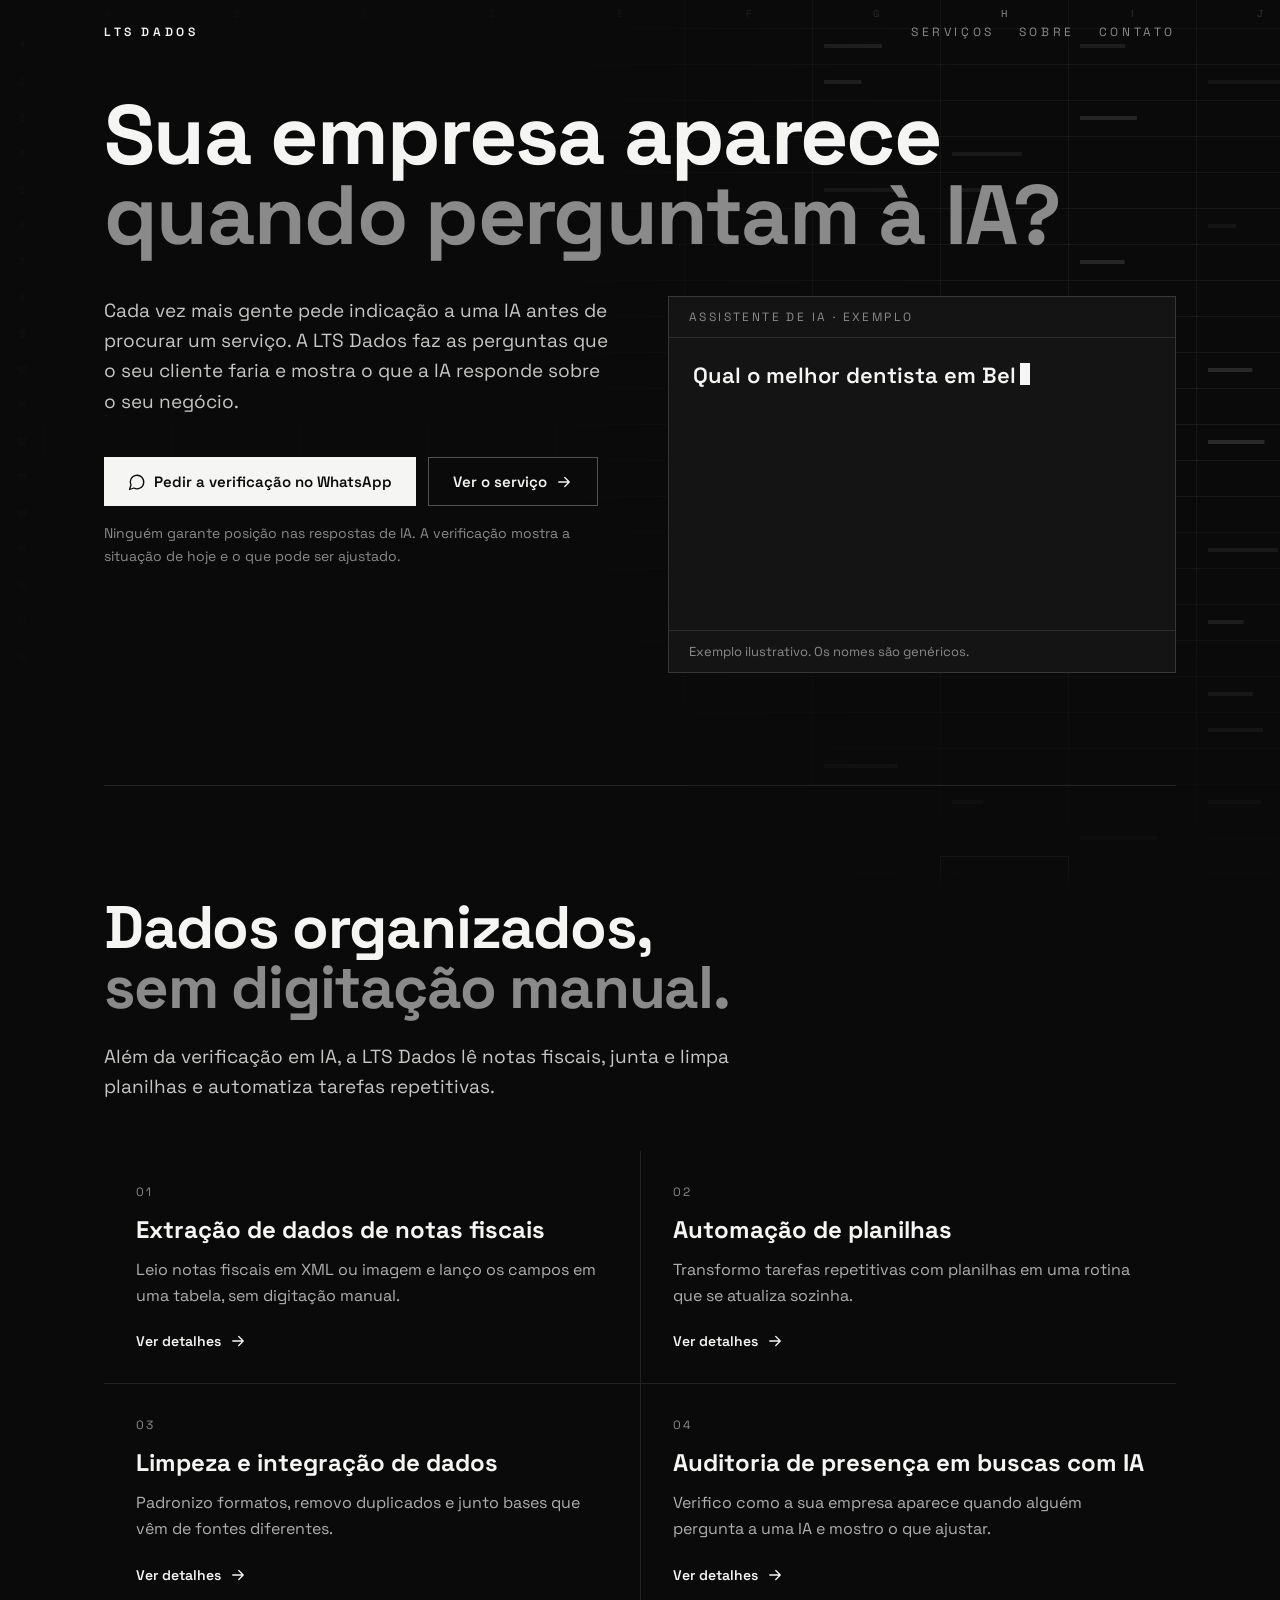
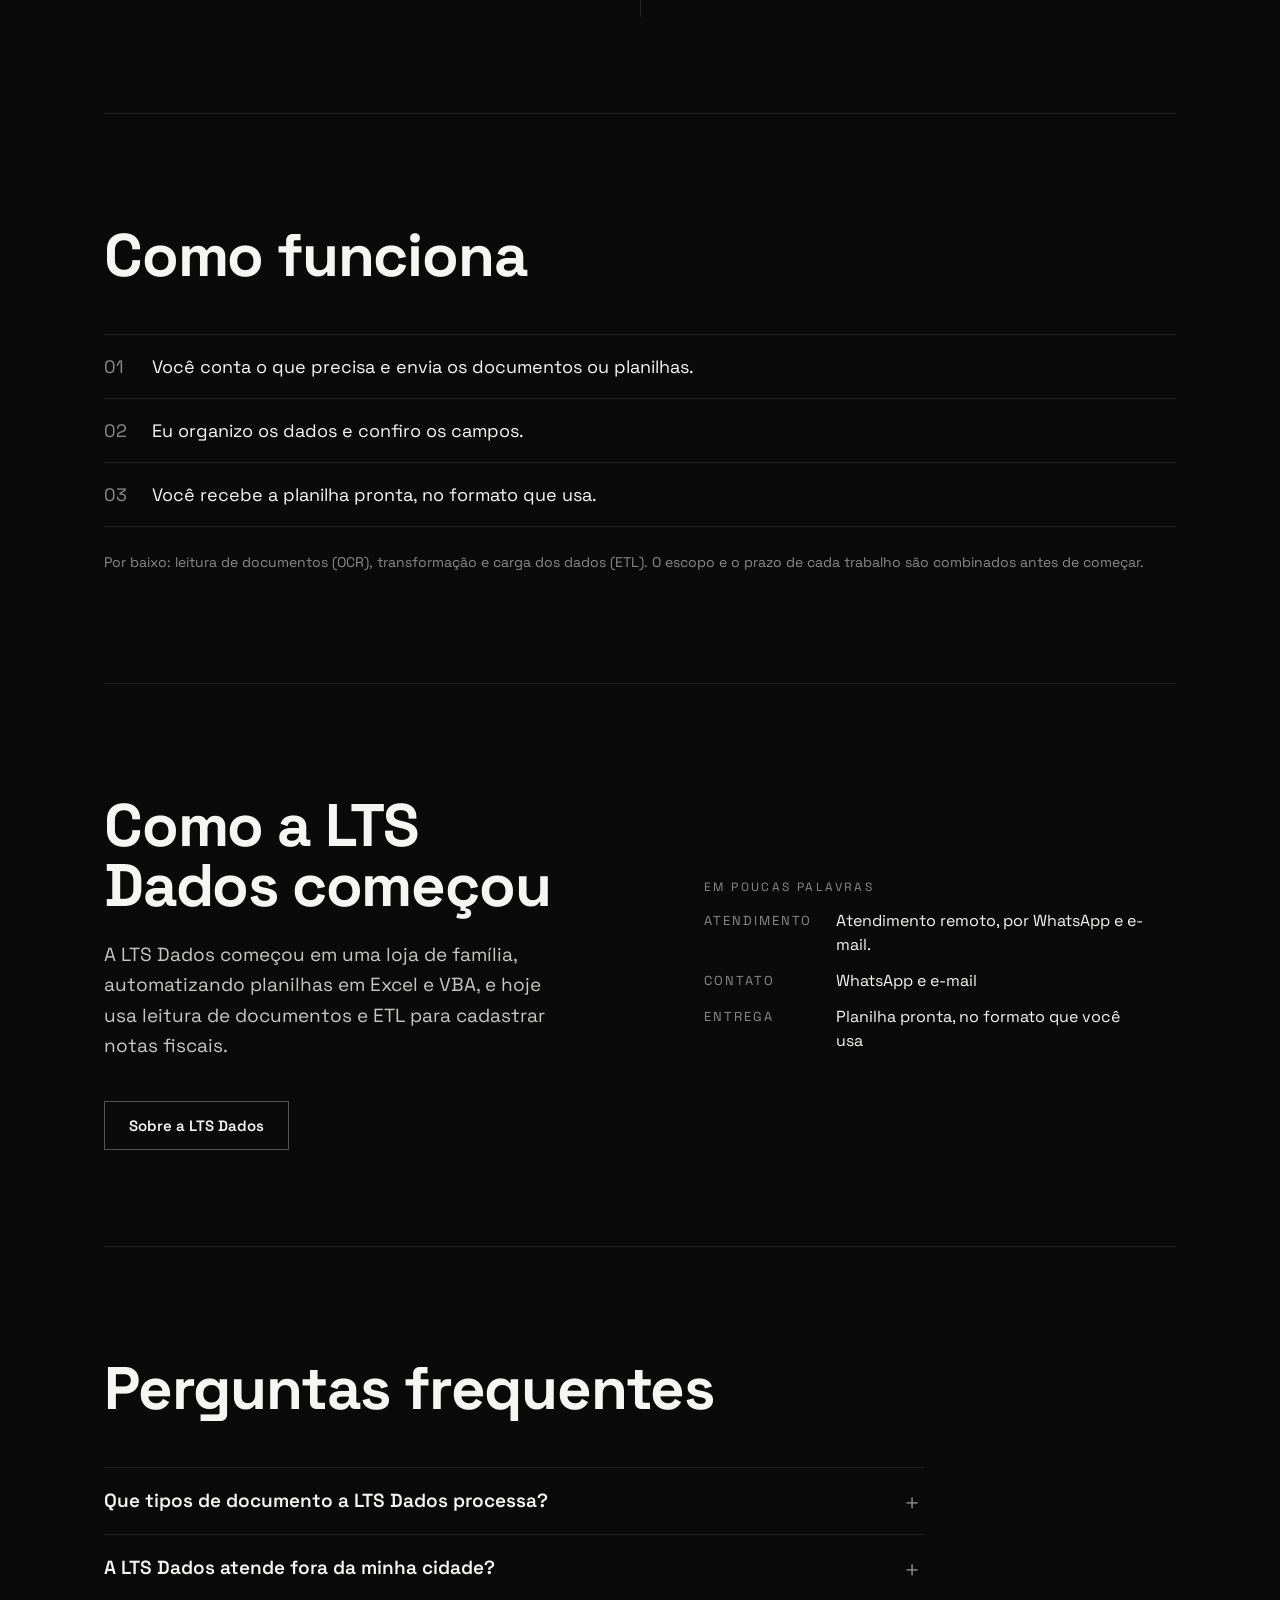
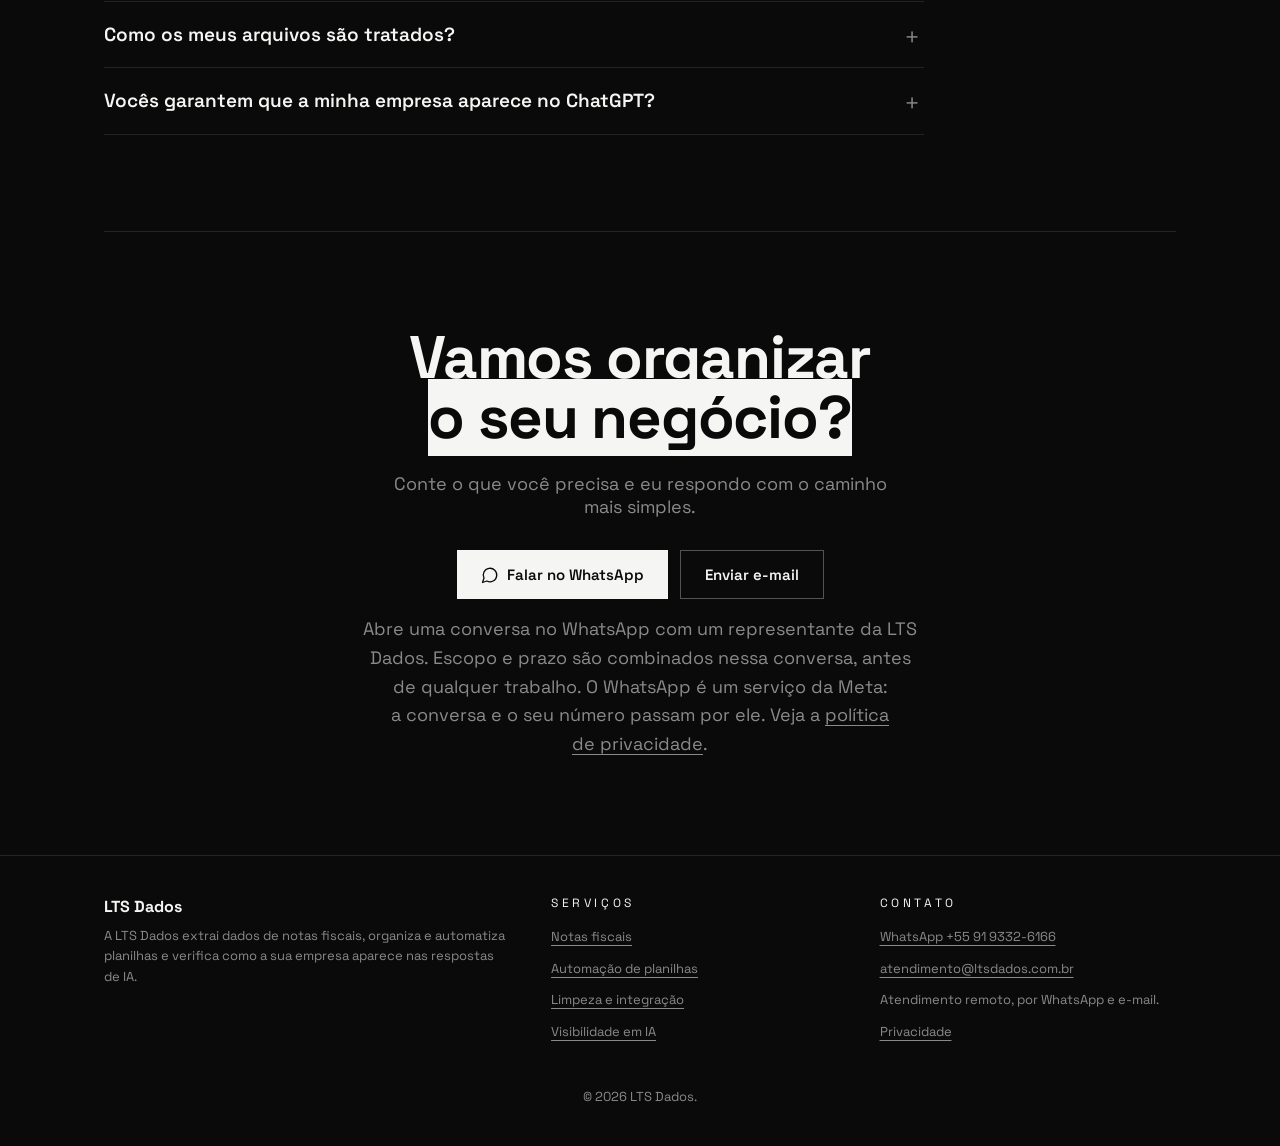
==== commit 96808795: "Home destaca a verificação de presença em IA" ====
--- a/index.html
+++ b/index.html
@@ -3,15 +3,15 @@
   <head>
     <meta charset="UTF-8" />
     <meta name="viewport" content="width=device-width, initial-scale=1.0" />
-    <title>LTS Dados | Notas fiscais, planilhas e dados para empresas</title>
-    <meta name="description" content="A LTS Dados lê notas fiscais, organiza e automatiza planilhas e verifica como a sua empresa aparece nas respostas de IA. Atendimento remoto." />
+    <title>LTS Dados | Sua empresa aparece nas respostas de IA?</title>
+    <meta name="description" content="A LTS Dados verifica como a sua empresa aparece nas respostas de IA e mostra o que ajustar. Também lê notas fiscais e organiza planilhas. Atendimento remoto." />
     <link rel="canonical" href="https://ltsdados.com.br/" />
     <meta name="theme-color" content="#0a0a0a" />
     <meta property="og:site_name" content="LTS Dados" />
     <meta property="og:locale" content="pt_BR" />
     <meta property="og:type" content="website" />
-    <meta property="og:title" content="LTS Dados | Notas fiscais, planilhas e dados para empresas" />
-    <meta property="og:description" content="A LTS Dados lê notas fiscais, organiza e automatiza planilhas e verifica como a sua empresa aparece nas respostas de IA. Atendimento remoto." />
+    <meta property="og:title" content="LTS Dados | Sua empresa aparece nas respostas de IA?" />
+    <meta property="og:description" content="A LTS Dados verifica como a sua empresa aparece nas respostas de IA e mostra o que ajustar. Também lê notas fiscais e organiza planilhas. Atendimento remoto." />
     <meta property="og:url" content="https://ltsdados.com.br/" />
     <meta name="twitter:card" content="summary" />
     <link rel="icon" href="/favicon.svg" type="image/svg+xml" />
@@ -32,16 +32,33 @@
       <div class="wrap">
         
 
-      <section class="hero">
-        <p class="label">LTS Dados</p>
-        <h1>Dados organizados,<br /><span class="muted">sem digitação manual.</span></h1>
-        <p class="lead">A LTS Dados lê notas fiscais, junta e limpa planilhas e automatiza tarefas repetitivas, para o seu negócio ganhar tempo e trabalhar com informação confiável.</p>
-        <div class="btns" id="hero-cta"><a class="btn btn-primary" href="https://wa.me/559193326166?text=Ol%C3%A1!%20Quero%20saber%20mais%20sobre%20os%20servi%C3%A7os%20da%20LTS%20Dados." target="_blank" rel="noopener noreferrer"><svg class="ico" viewBox="0 0 24 24" aria-hidden="true"><path d="M7.9 20A9 9 0 1 0 4 16.1L2 22Z"/></svg>Falar no WhatsApp</a><a class="btn btn-ghost" href="/contato/#email">Enviar e-mail</a></div>
-        <p class="cta-note">Atendimento remoto, por WhatsApp e e-mail.</p>
+      <section class="hero hero-ia">
+        <h1>Sua empresa aparece<br /><span class="muted">quando perguntam&nbsp;à&nbsp;IA?</span></h1>
+        <div class="split">
+          <div>
+            <p class="lead">Cada vez mais gente pede indicação a uma IA antes de procurar um serviço. A LTS Dados faz as perguntas que o seu cliente faria e mostra o que a IA responde sobre o seu negócio.</p>
+            <div class="btns" id="hero-cta"><a class="btn btn-primary" href="https://wa.me/559193326166?text=Ol%C3%A1!%20Gostaria%20de%20saber%20como%20a%20minha%20empresa%20aparece%20nas%20respostas%20de%20IA.%0A%0ASeu%20nome%3A%20%0AEmpresa%3A%20%0ACNPJ%3A%20%0AEndere%C3%A7o%3A%20" target="_blank" rel="noopener noreferrer"><svg class="ico" viewBox="0 0 24 24" aria-hidden="true"><path d="M7.9 20A9 9 0 1 0 4 16.1L2 22Z"/></svg>Pedir a verificação no WhatsApp</a><a class="btn btn-ghost" href="/servicos/visibilidade-em-ia/">Ver o serviço <svg class="ico" viewBox="0 0 24 24" aria-hidden="true"><path d="M5 12h14M13 6l6 6-6 6"/></svg></a></div>
+            <p class="cta-note">Ninguém garante posição nas respostas de IA. A verificação mostra a situação de hoje e o que pode ser ajustado.</p>
+          </div>
+          <div class="chat">
+            <div class="head">Assistente de IA · exemplo</div>
+            <div class="body">
+              <p class="q">Qual o melhor dentista em Belém?</p>
+              <ul>
+                <li>Clínica A <span>●</span></li>
+                <li>Clínica B <span>●</span></li>
+                <li>Clínica C <span>●</span></li>
+                <li class="miss">Sua marca <span>não apareceu</span></li>
+              </ul>
+            </div>
+            <div class="foot">Exemplo ilustrativo. Os nomes são genéricos.</div>
+          </div>
+        </div>
       </section>
 
       <section id="servicos">
-        <h2>O que a LTS Dados faz</h2>
+        <h2>Dados organizados,<br /><span class="muted">sem digitação manual.</span></h2>
+        <p class="lead" style="margin:-24px 0 48px">Além da verificação em IA, a LTS Dados lê notas fiscais, junta e limpa planilhas e automatiza tarefas repetitivas.</p>
         <div class="grid two">
           <a class="card link" href="/servicos/extracao-de-dados-notas-fiscais/">
             <p class="n">01</p>
@@ -137,6 +154,7 @@
       <div class="wrap"><p class="legal">© 2026 LTS Dados.</p></div>
     </footer>
     <script src="/assets/js/sheet.js" defer></script>
+    <script src="/assets/js/ia.js" defer></script>
     <script src="/assets/js/dock.js" defer></script>
   </body>
 </html>
--- a/assets/style.css
+++ b/assets/style.css
@@ -370,6 +370,14 @@
   .btn::after, header.top nav a::after { transition: none; }
 }
 
+/* Home: a visibilidade em IA é o hero. Título e chat dividem a primeira tela. */
+.hero-ia { padding-bottom: 112px; }
+.hero-ia h1 { margin-top: 0; font-size: clamp(40px, 7vw, 84px); }
+.hero-ia .split { gap: 56px; margin-top: 8px; }
+@media (min-width: 900px) {
+  .hero-ia .split { grid-template-columns: 1fr 1fr; align-items: start; }
+  .hero-ia .chat { margin: 32px 0 0; }
+}
 /* Formulário de contato */
 .form { display: grid; gap: 24px; max-width: 760px; margin-top: 32px; border: 1px solid rgba(255, 255, 255, 0.15); background: var(--noir-2); padding: 28px; }
 .form .row2 { display: grid; gap: 24px; }
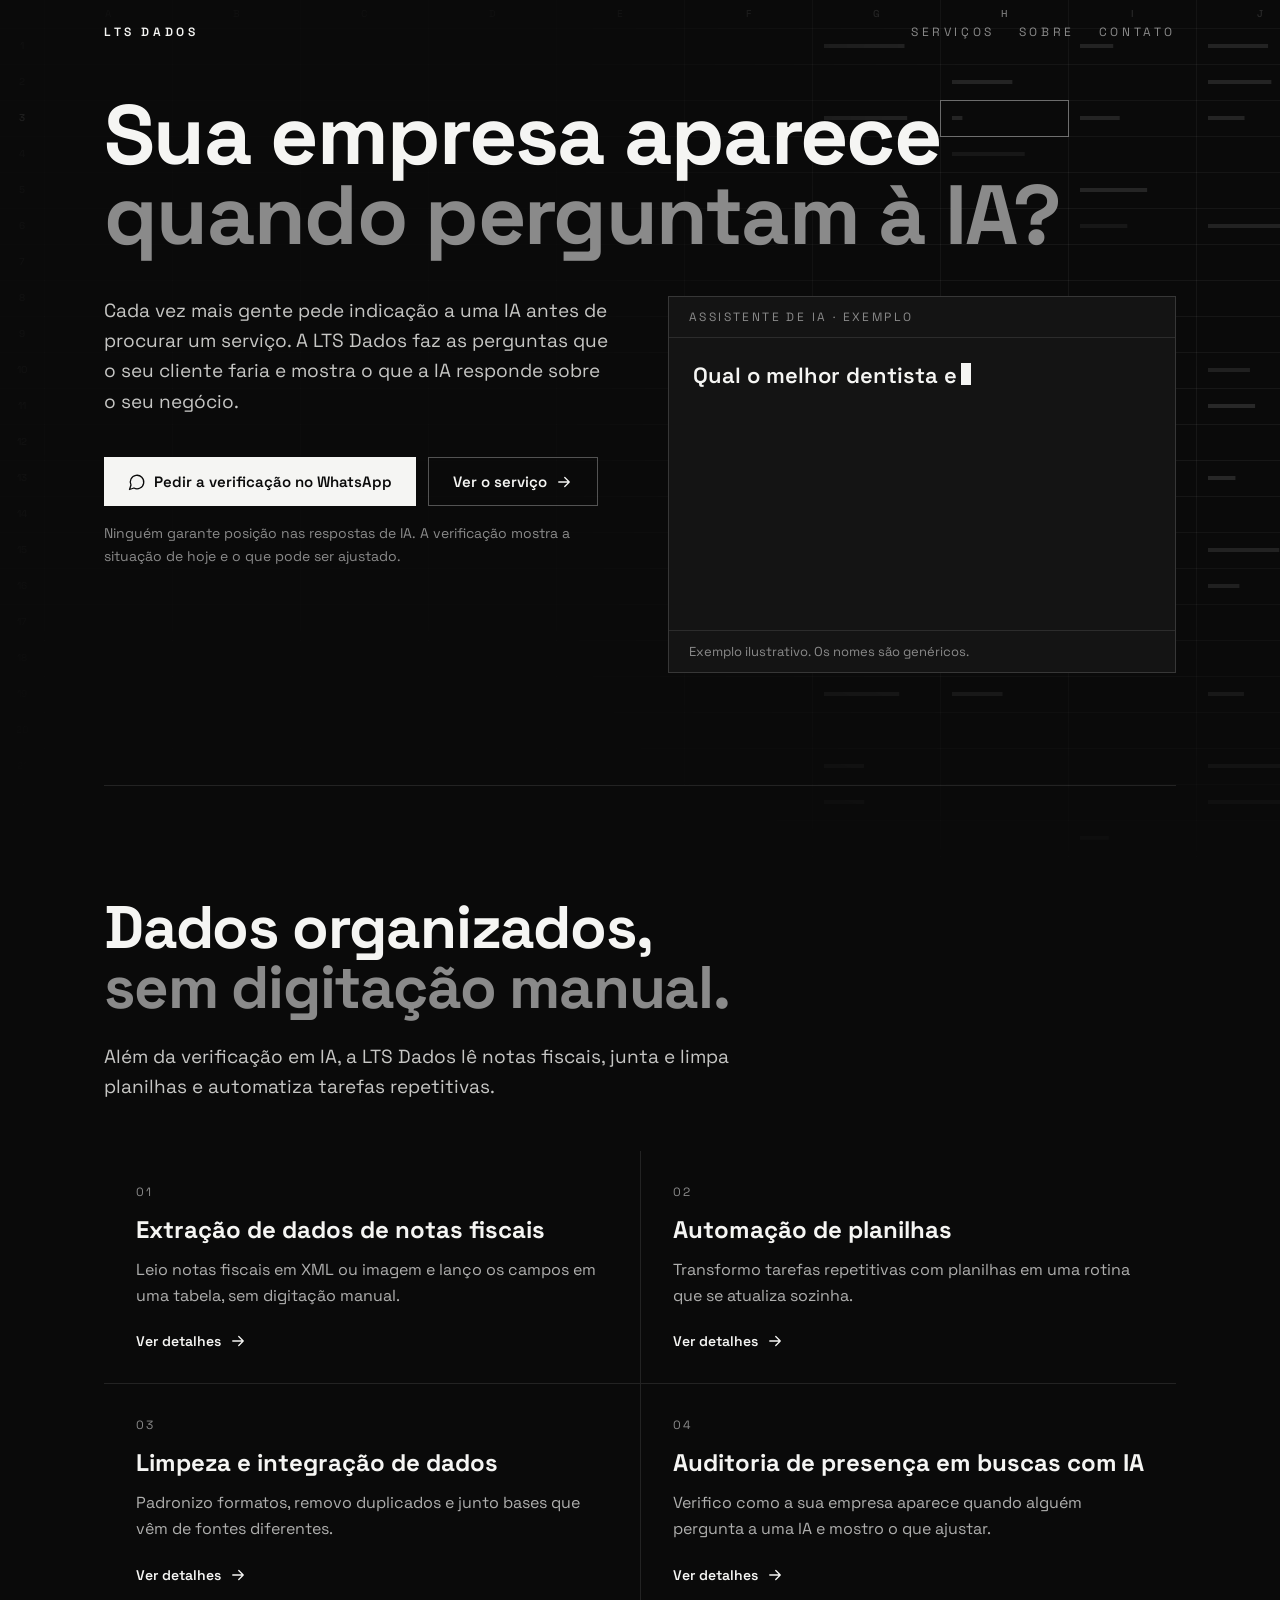
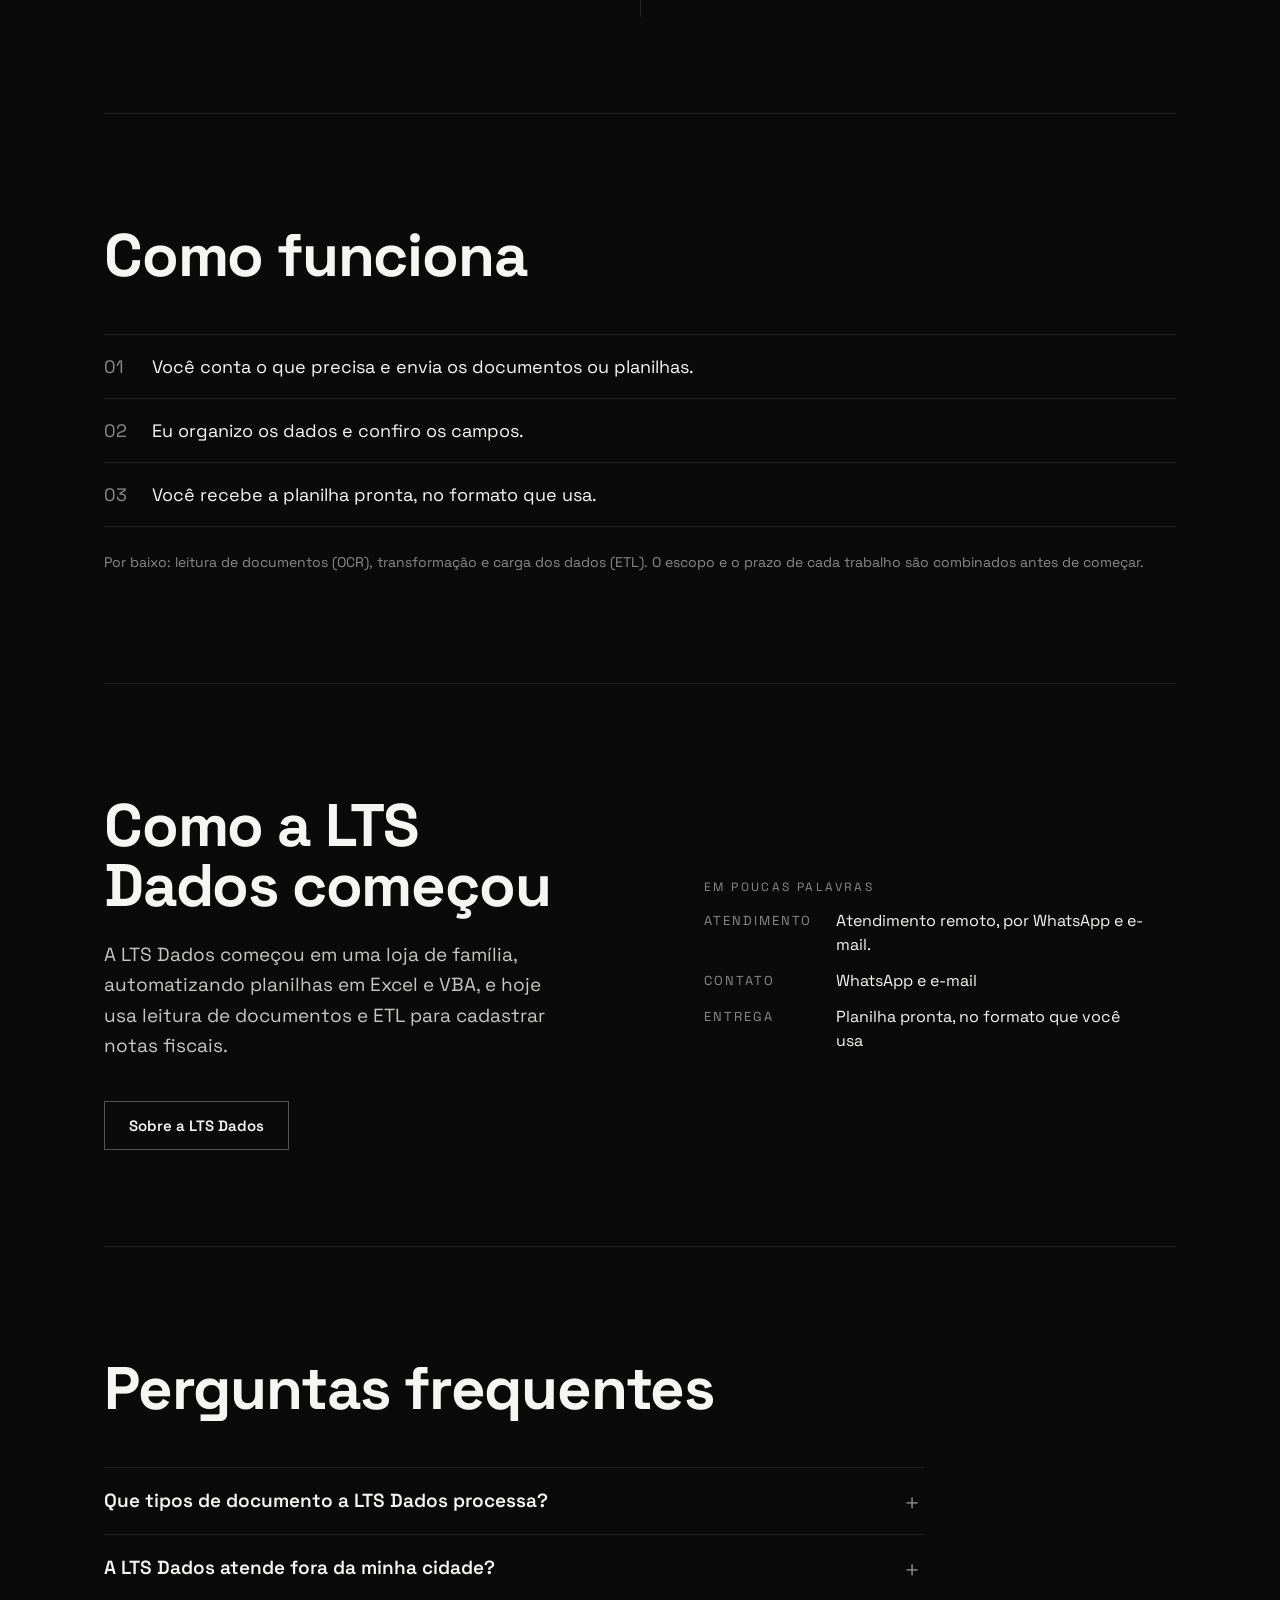
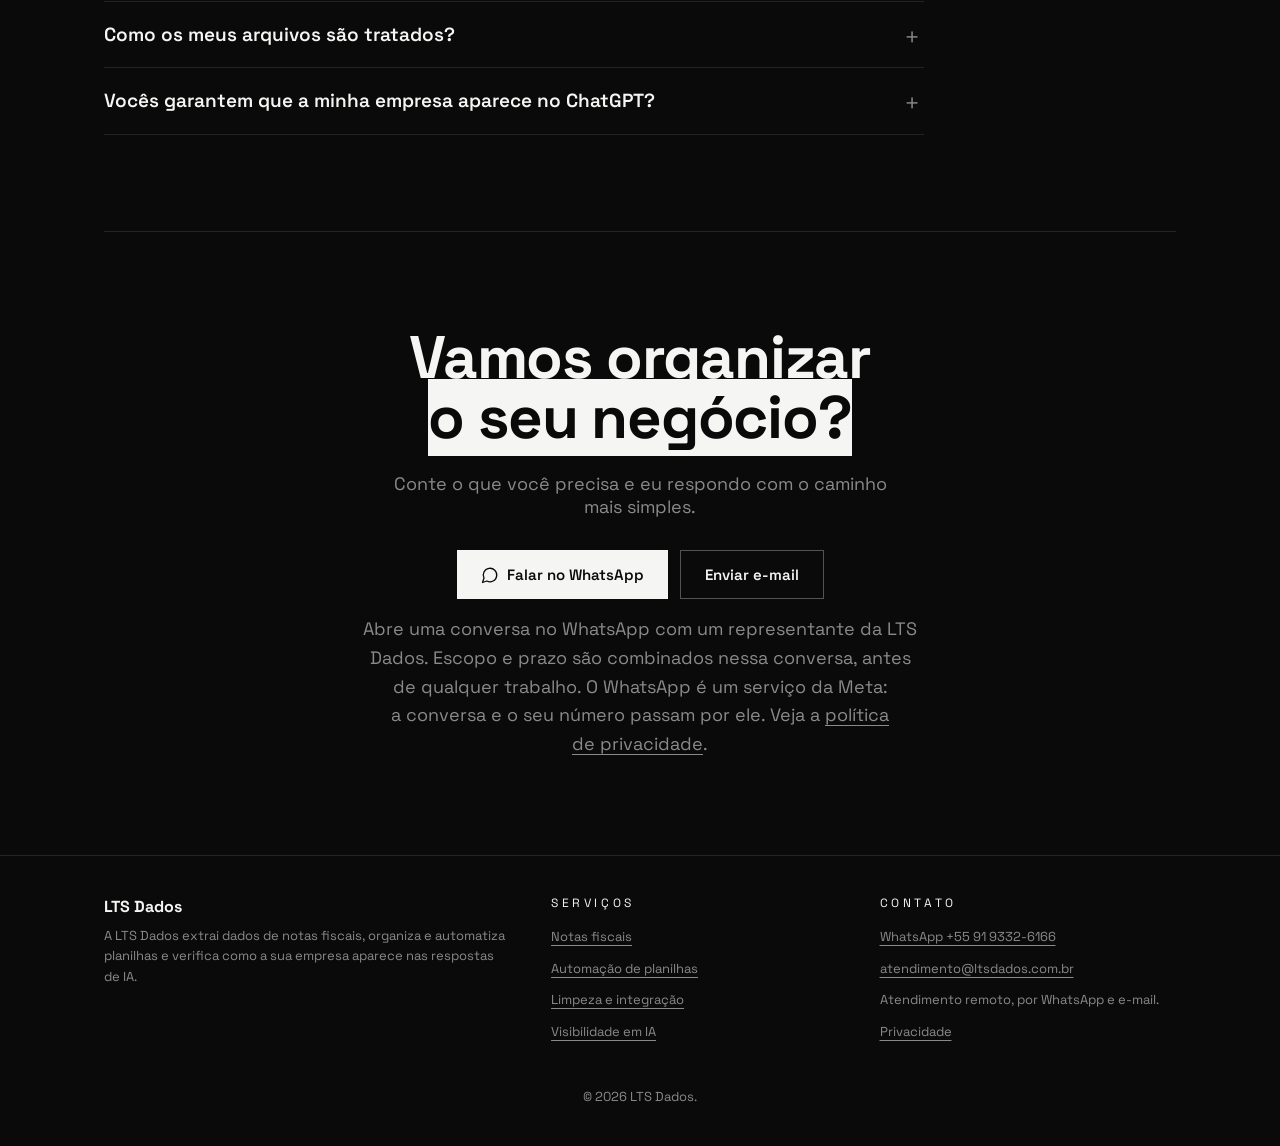
==== commit 5c914aa9: "Imagens de prévia do link, modelo de e-mail no contato e remoção do formulário de terceiros" ====
--- a/index.html
+++ b/index.html
@@ -13,7 +13,12 @@
     <meta property="og:title" content="LTS Dados | Sua empresa aparece nas respostas de IA?" />
     <meta property="og:description" content="A LTS Dados verifica como a sua empresa aparece nas respostas de IA e mostra o que ajustar. Também lê notas fiscais e organiza planilhas. Atendimento remoto." />
     <meta property="og:url" content="https://ltsdados.com.br/" />
-    <meta name="twitter:card" content="summary" />
+    <meta property="og:image" content="https://ltsdados.com.br/og-ia.png" />
+    <meta property="og:image:type" content="image/png" />
+    <meta property="og:image:width" content="1200" />
+    <meta property="og:image:height" content="630" />
+    <meta property="og:image:alt" content="LTS Dados: sua empresa aparece quando perguntam à IA?" />
+    <meta name="twitter:card" content="summary_large_image" />
     <link rel="icon" href="/favicon.svg" type="image/svg+xml" />
     <link rel="preload" href="/assets/fonts/space-grotesk-latin.woff2" as="font" type="font/woff2" crossorigin />
     <link rel="stylesheet" href="/assets/style.css" />
--- a/assets/style.css
+++ b/assets/style.css
@@ -378,6 +378,14 @@
   .hero-ia .split { grid-template-columns: 1fr 1fr; align-items: start; }
   .hero-ia .chat { margin: 32px 0 0; }
 }
+/* Contato: modelo de e-mail pronto (substitui o formulário). */
+.mailbox { max-width: 760px; margin-top: 32px; border: 1px solid rgba(255, 255, 255, 0.15); }
+.mailbox .tpl-text { border-top: 0; }
+.mailbox .btns { margin: 0; padding: 20px; border-top: 1px solid var(--line); }
+button.btn { font-family: inherit; cursor: pointer; border-radius: 0; }
+button.btn-ghost { background: transparent; color: var(--blanc); }
+#email .cta-note { max-width: 760px; }
+
 /* Formulário de contato */
 .form { display: grid; gap: 24px; max-width: 760px; margin-top: 32px; border: 1px solid rgba(255, 255, 255, 0.15); background: var(--noir-2); padding: 28px; }
 .form .row2 { display: grid; gap: 24px; }
